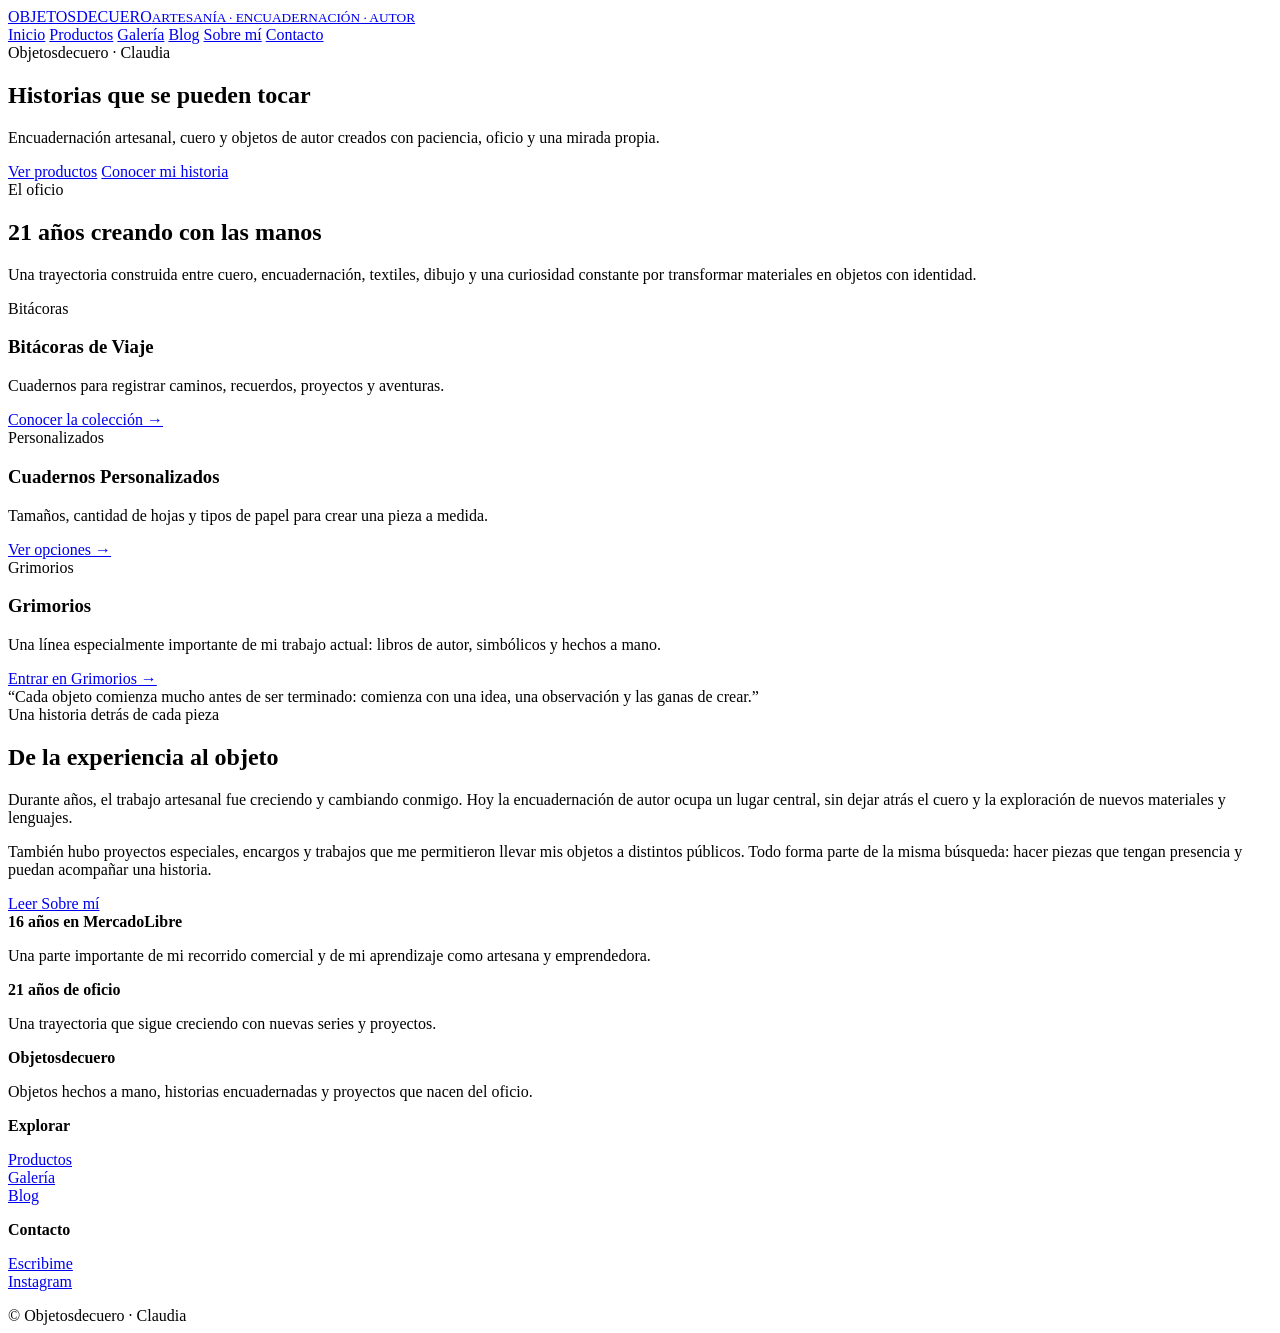
==== index.html @ c9165083 "Add files via upload Primera versión del sitio web de Objetosdecuero" ====
<!doctype html>
<html lang="es">
<head>
<meta charset="utf-8">
<meta name="viewport" content="width=device-width, initial-scale=1">
<title>Inicio | Objetosdecuero</title>
<meta name="description" content="Objetos de cuero, bitácoras, cuadernos personalizados y grimorios realizados artesanalmente por Claudia.">
<link rel="stylesheet" href="css/estilos.css">
</head>
<body>
<header><div class="container nav"><a class="logo" href="index.html">OBJETOSDECUERO<small>ARTESANÍA · ENCUADERNACIÓN · AUTOR</small></a>
    <nav>
      <a href="index.html">Inicio</a>
      <a href="productos.html">Productos</a>
      <a href="galeria.html">Galería</a>
      <a href="blog.html">Blog</a>
      <a href="sobre-mi.html">Sobre mí</a>
      <a href="contacto.html">Contacto</a>
    </nav></div></header>
<main>
<section class="hero">
<div>
<div class="eyebrow">Objetosdecuero · Claudia</div>
<h1>Historias que se pueden tocar</h1>
<p>Encuadernación artesanal, cuero y objetos de autor creados con paciencia, oficio y una mirada propia.</p>
<a class="btn" href="productos.html">Ver productos</a>
<a class="btn alt" href="sobre-mi.html">Conocer mi historia</a>
</div>
</section>
<section><div class="container">
<div class="section-head"><div class="eyebrow">El oficio</div><h2>21 años creando con las manos</h2>
<p>Una trayectoria construida entre cuero, encuadernación, textiles, dibujo y una curiosidad constante por transformar materiales en objetos con identidad.</p></div>
<div class="grid">
<article class="card"><div class="placeholder">Bitácoras</div><h3>Bitácoras de Viaje</h3><p>Cuadernos para registrar caminos, recuerdos, proyectos y aventuras.</p><a href="productos/bitacoras.html">Conocer la colección →</a></article>
<article class="card"><div class="placeholder">Personalizados</div><h3>Cuadernos Personalizados</h3><p>Tamaños, cantidad de hojas y tipos de papel para crear una pieza a medida.</p><a href="productos/personalizados.html">Ver opciones →</a></article>
<article class="card"><div class="placeholder">Grimorios</div><h3>Grimorios</h3><p>Una línea especialmente importante de mi trabajo actual: libros de autor, simbólicos y hechos a mano.</p><a href="productos/grimorios.html">Entrar en Grimorios →</a></article>
</div></div></section>
<section><div class="container"><div class="quote">“Cada objeto comienza mucho antes de ser terminado: comienza con una idea, una observación y las ganas de crear.”</div></div></section>
<section><div class="container story">
<div><div class="eyebrow">Una historia detrás de cada pieza</div><h2>De la experiencia al objeto</h2>
<p>Durante años, el trabajo artesanal fue creciendo y cambiando conmigo. Hoy la encuadernación de autor ocupa un lugar central, sin dejar atrás el cuero y la exploración de nuevos materiales y lenguajes.</p>
<p>También hubo proyectos especiales, encargos y trabajos que me permitieron llevar mis objetos a distintos públicos. Todo forma parte de la misma búsqueda: hacer piezas que tengan presencia y puedan acompañar una historia.</p>
<a class="btn" href="sobre-mi.html">Leer Sobre mí</a></div>
<div class="story-box"><strong>16 años en MercadoLibre</strong><p>Una parte importante de mi recorrido comercial y de mi aprendizaje como artesana y emprendedora.</p><strong>21 años de oficio</strong><p>Una trayectoria que sigue creciendo con nuevas series y proyectos.</p></div>
</div></section>
</main>
<footer><div class="container footer-grid">
<div><strong>Objetosdecuero</strong><p class="muted">Objetos hechos a mano, historias encuadernadas y proyectos que nacen del oficio.</p></div>
<div><strong>Explorar</strong><p><a href="productos.html">Productos</a><br><a href="galeria.html">Galería</a><br><a href="blog.html">Blog</a></p></div>
<div><strong>Contacto</strong><p><a href="contacto.html">Escribime</a><br><a href="https://www.instagram.com/objetosdecuero/" target="_blank" rel="noopener">Instagram</a></p></div>
</div><div class="container muted">© <span id="year"></span> Objetosdecuero · Claudia</div></footer>
<script src="js/script.js"></script>
</body></html>
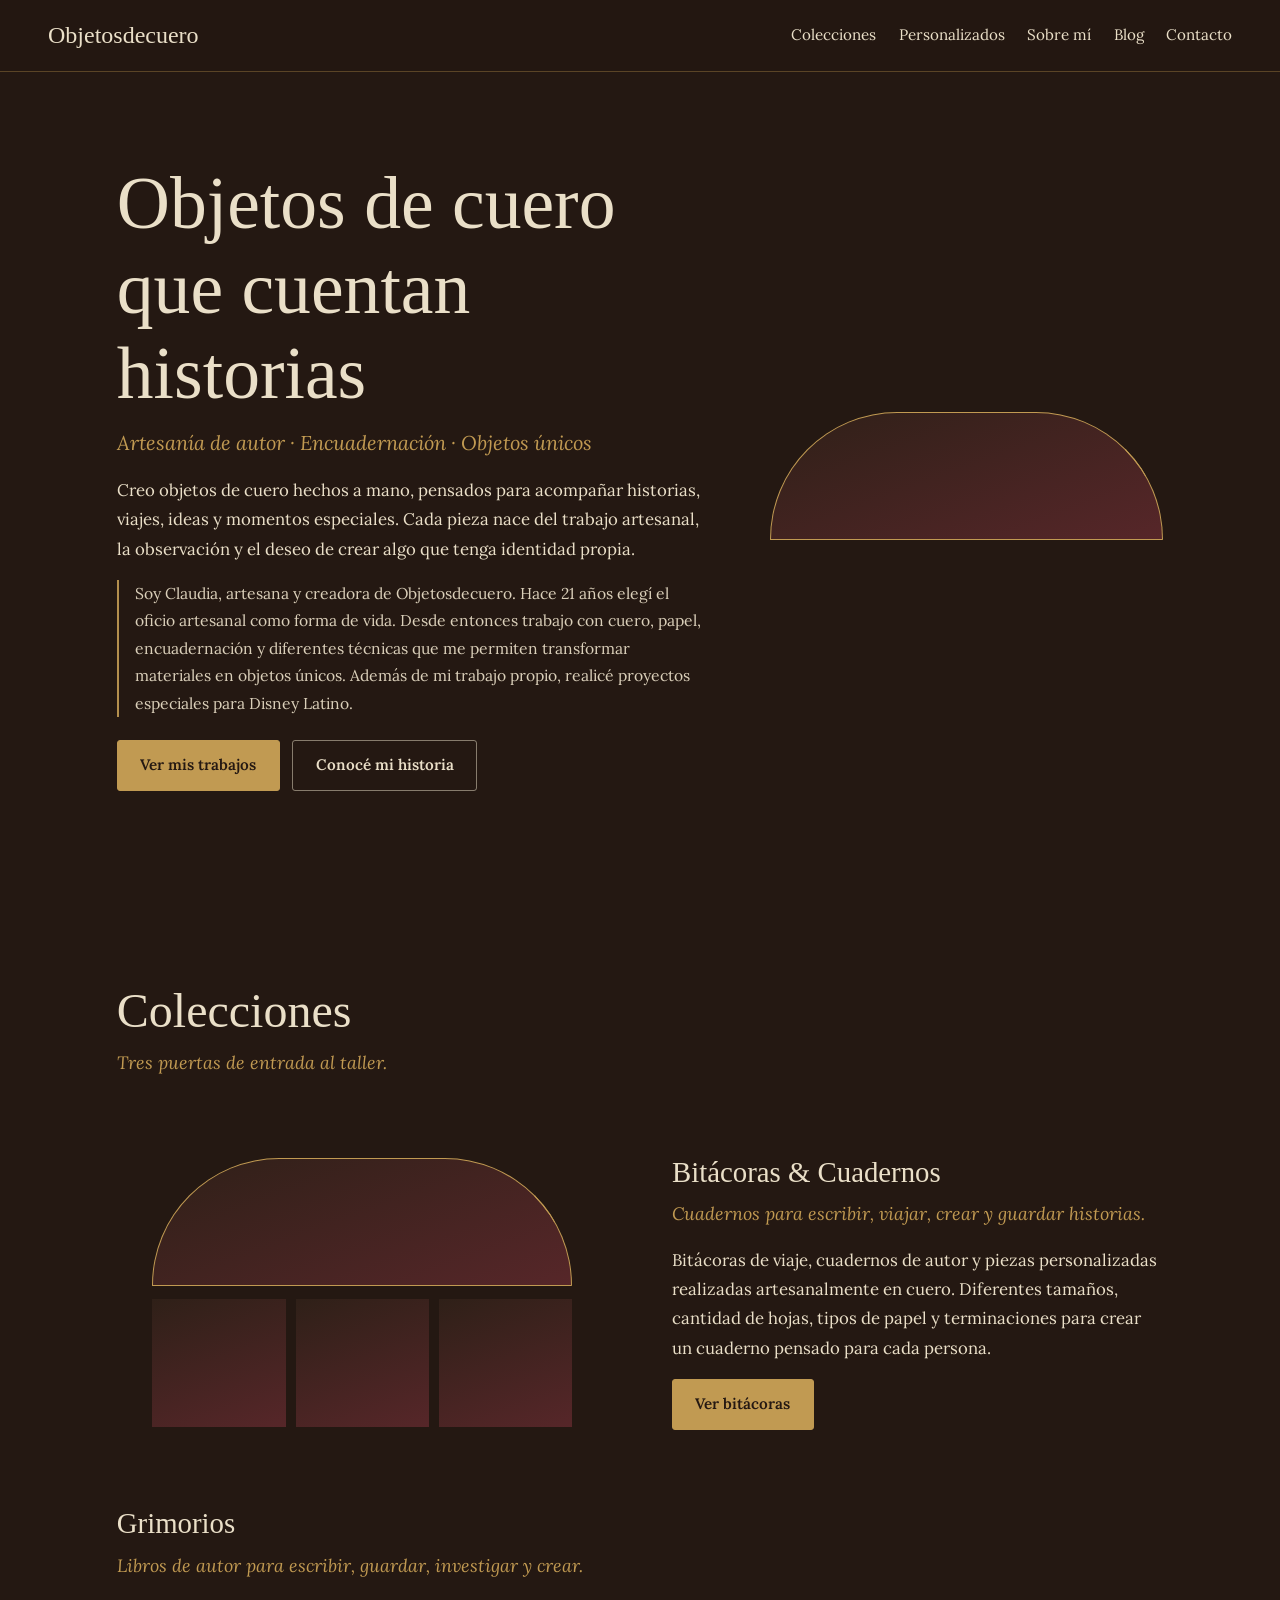
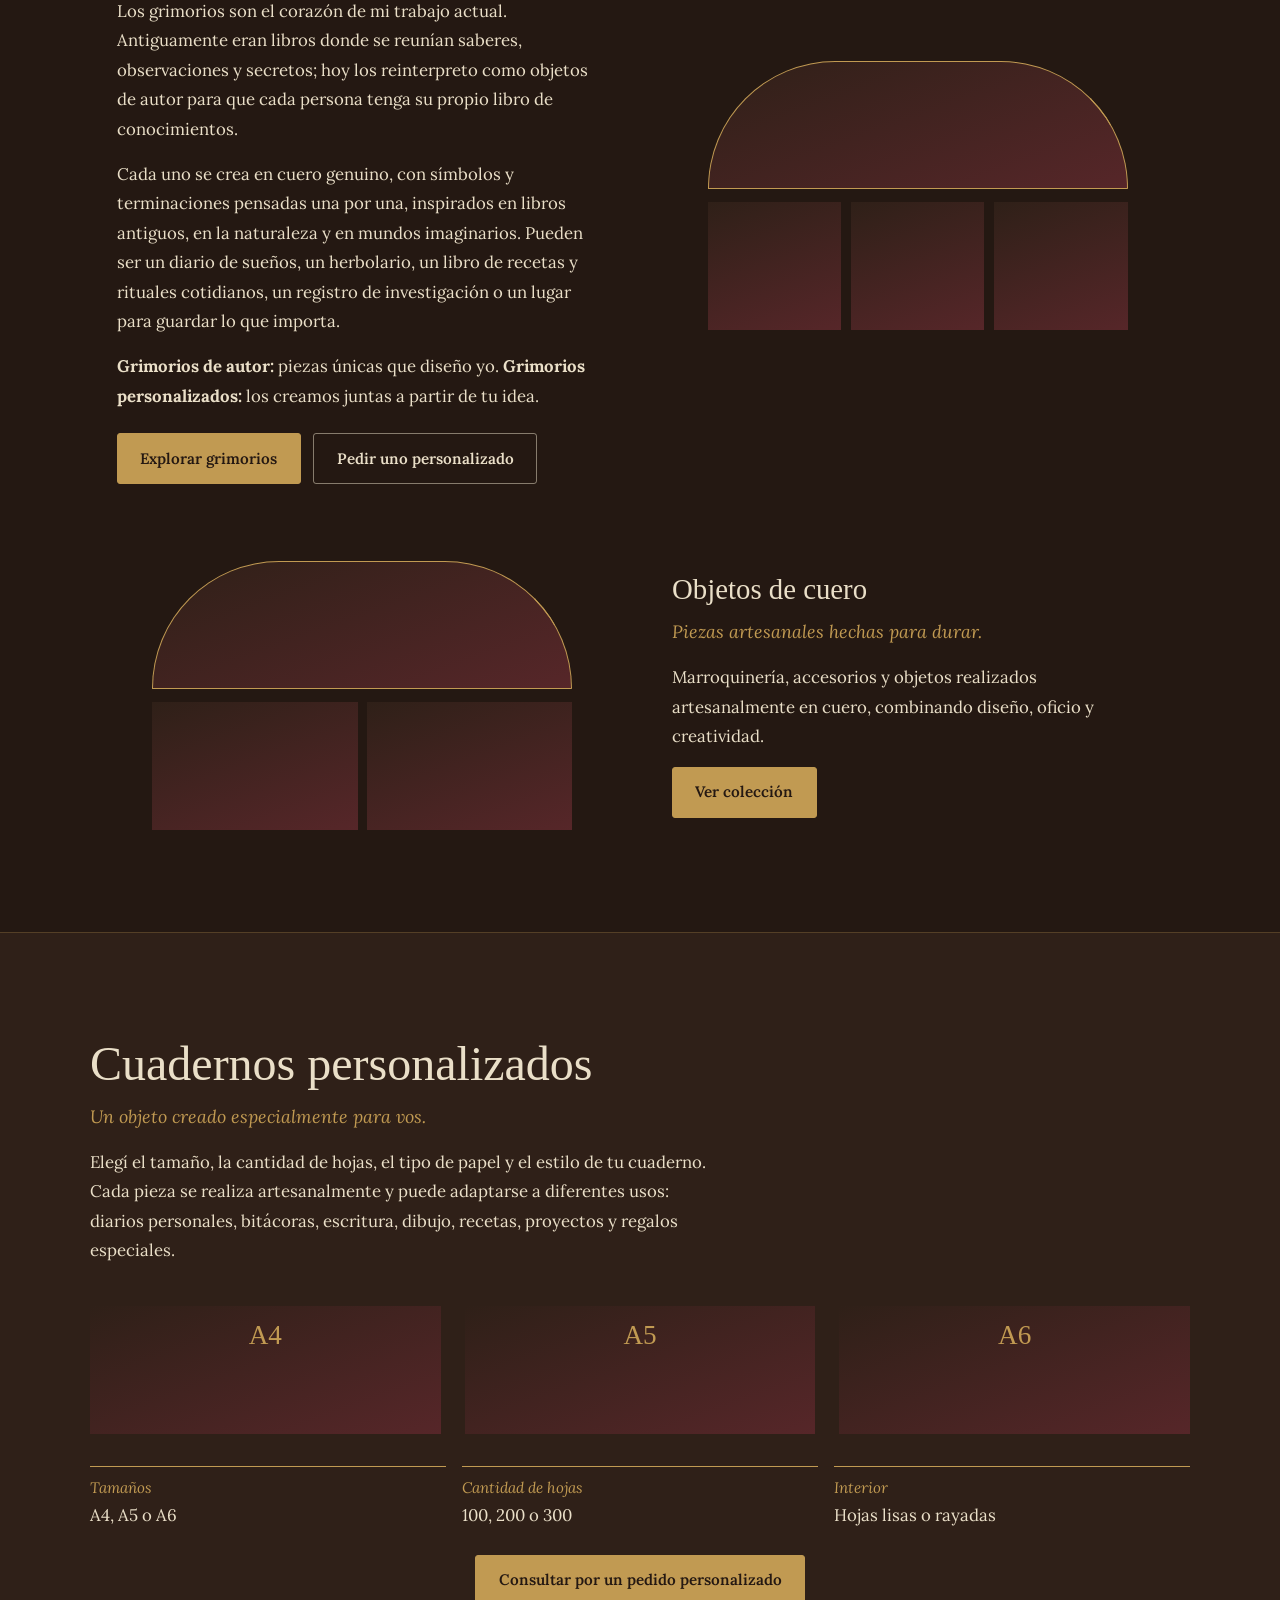
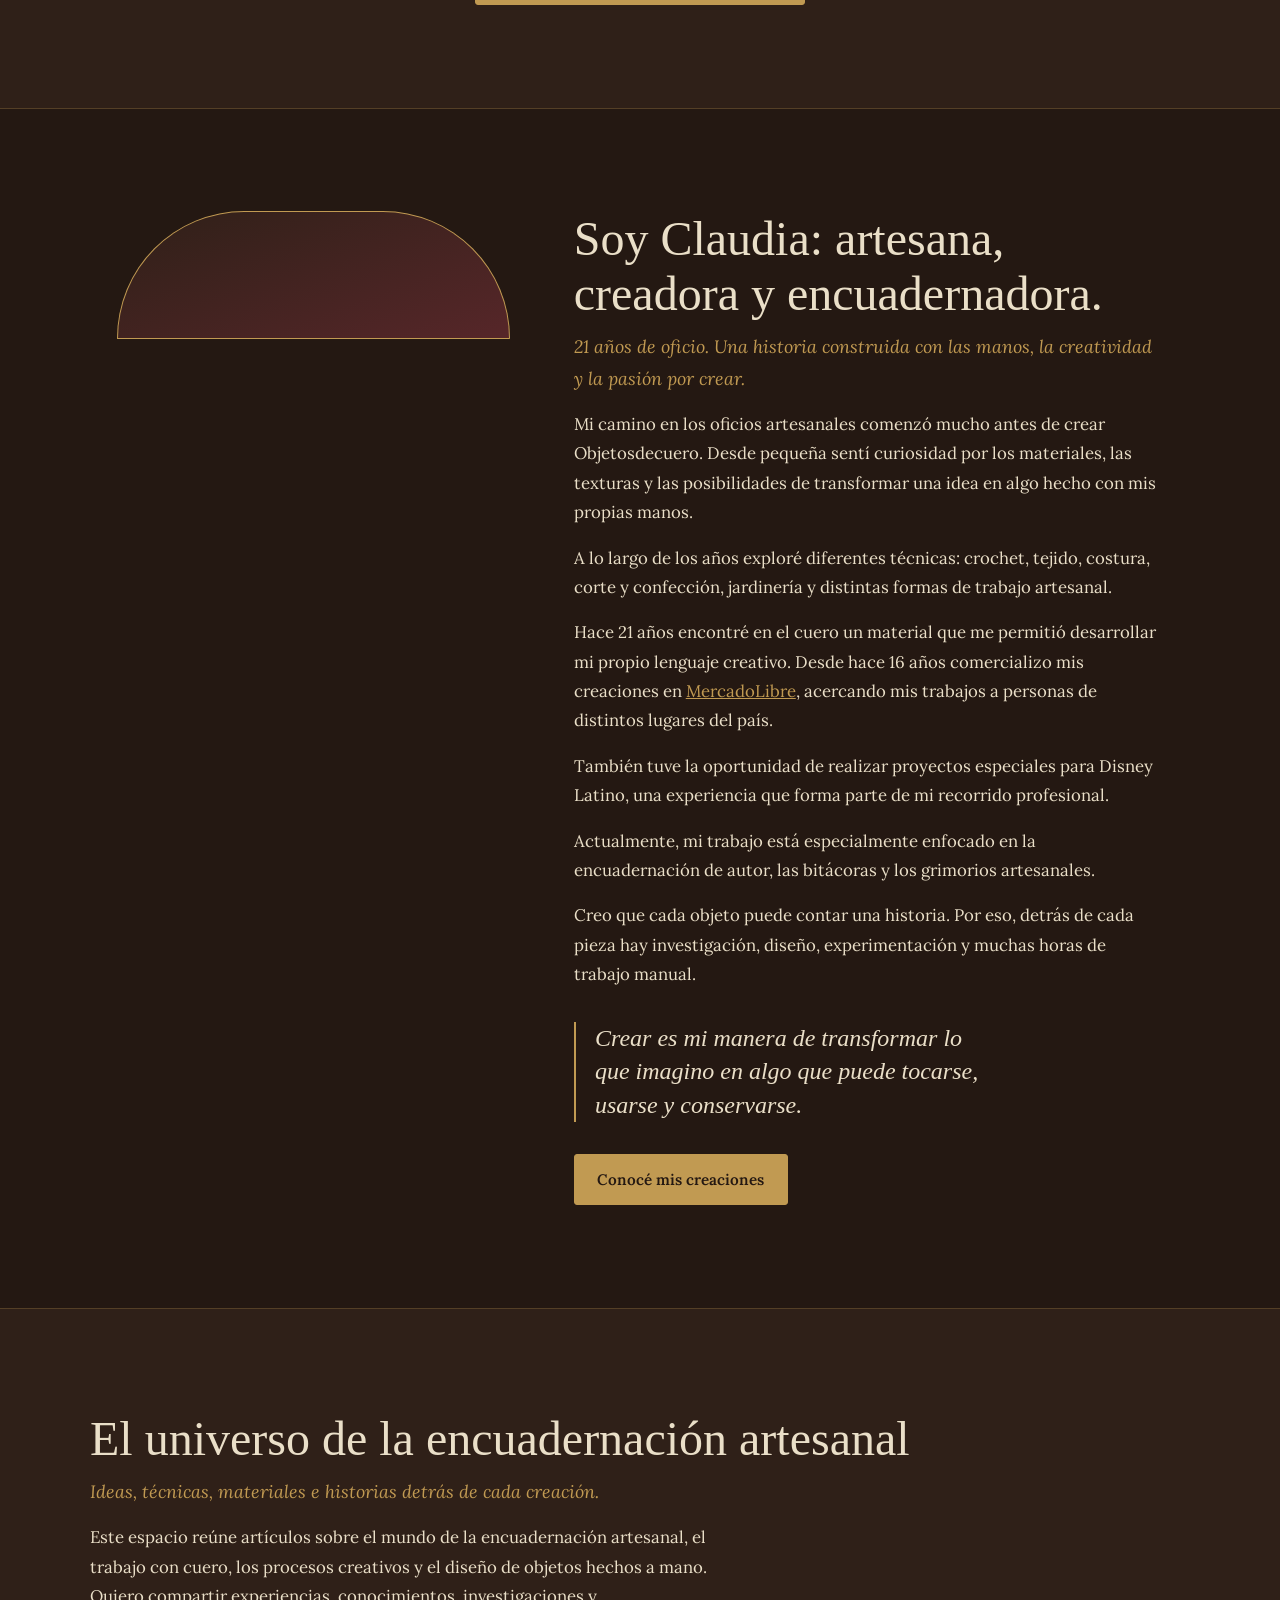
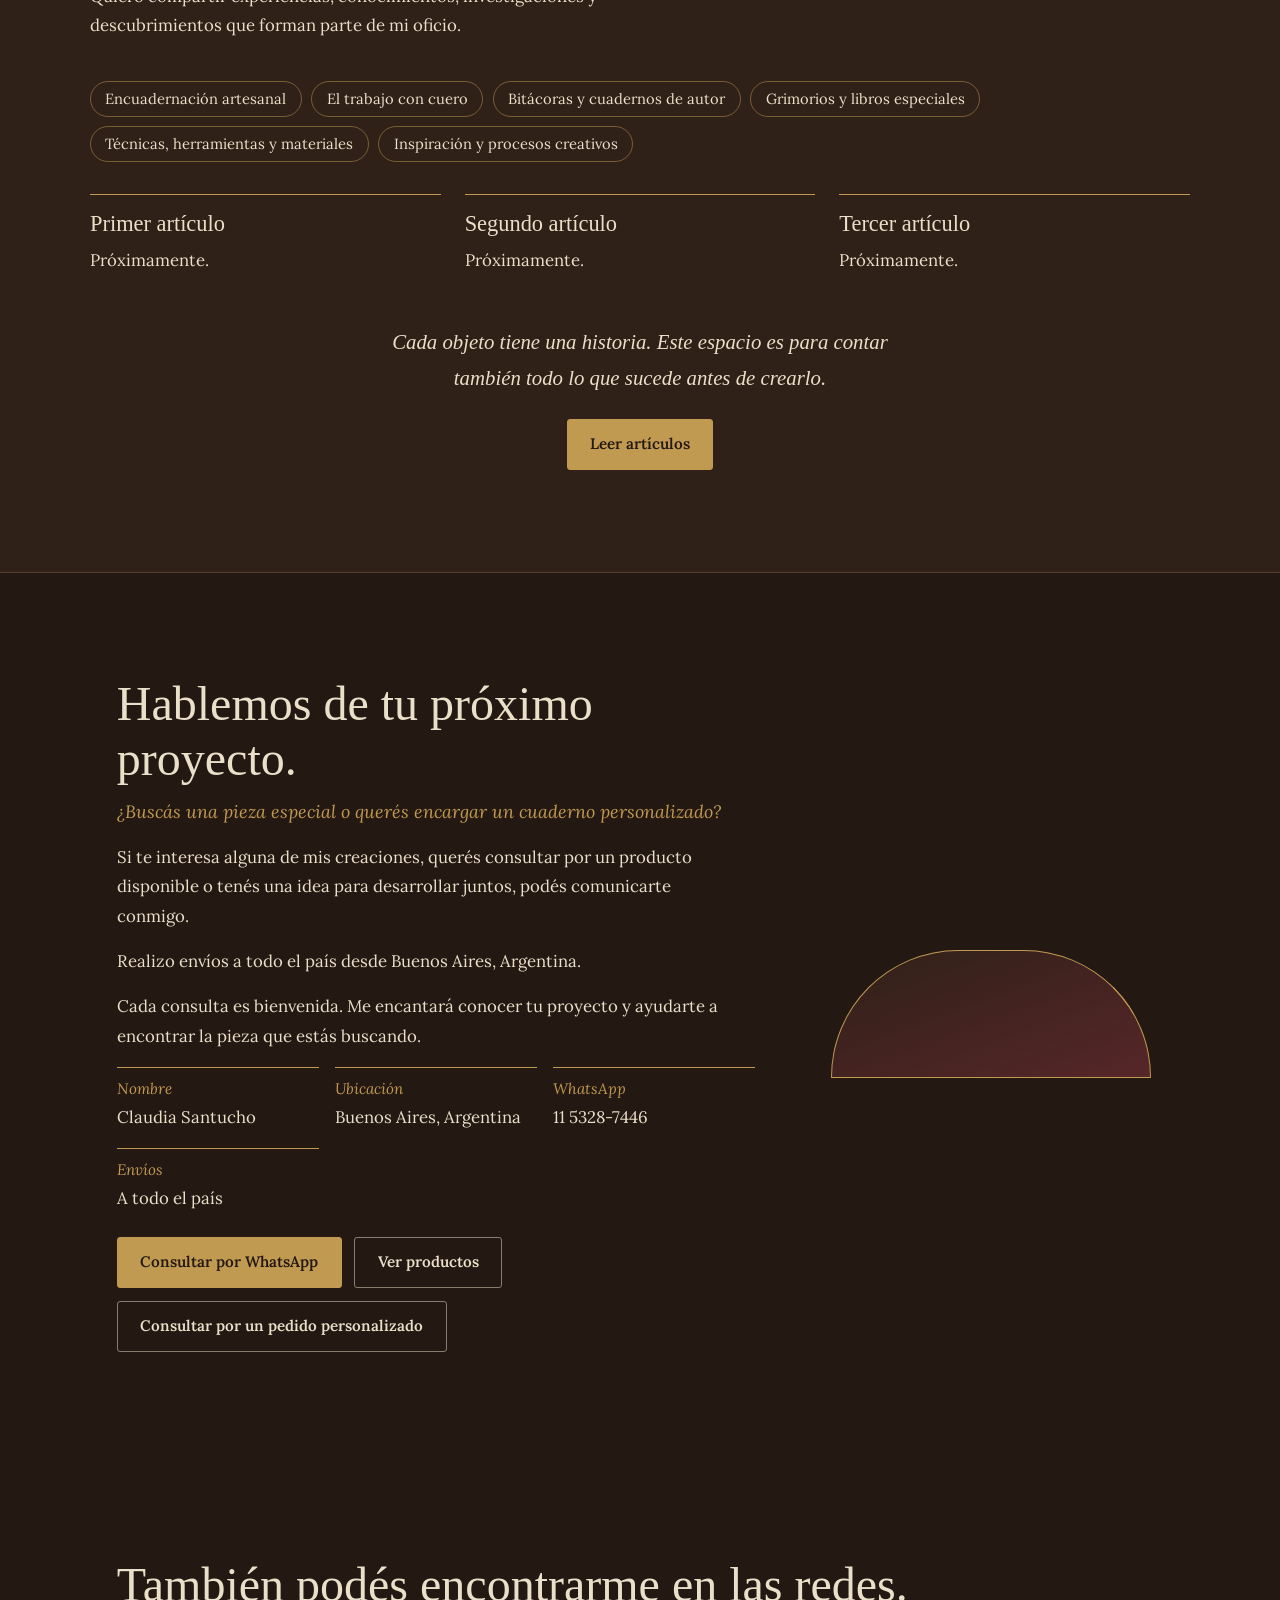
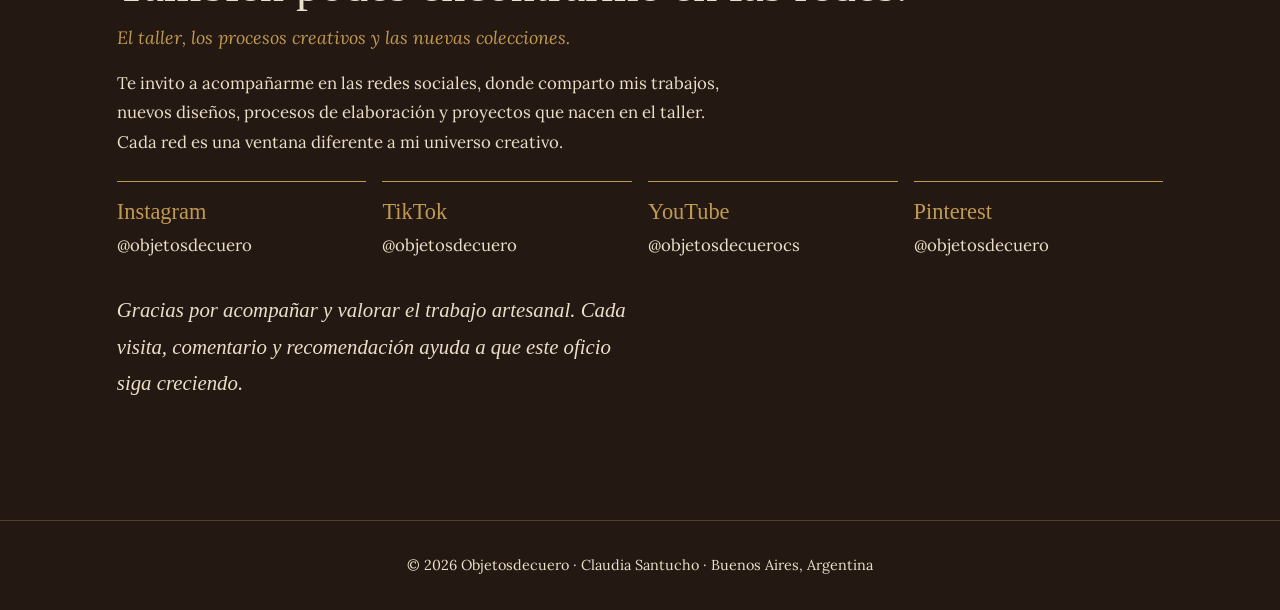
==== commit ee99d720: "Nueva versión de la web" ====
--- a/index.html
+++ b/index.html
@@ -1,53 +1,221 @@
-<!doctype html>
-<html lang="es">
+<!DOCTYPE html>
+<html lang="es-AR">
 <head>
 <meta charset="utf-8">
 <meta name="viewport" content="width=device-width, initial-scale=1">
-<title>Inicio | Objetosdecuero</title>
-<meta name="description" content="Objetos de cuero, bitácoras, cuadernos personalizados y grimorios realizados artesanalmente por Claudia.">
-<link rel="stylesheet" href="css/estilos.css">
+<title>Objetosdecuero · Bitácoras, cuadernos y grimorios de cuero hechos a mano</title>
+<meta name="description" content="Bitácoras, cuadernos personalizados y grimorios artesanales en cuero genuino. Encuadernación de autor desde Buenos Aires, con envíos a todo el país.">
+<meta property="og:title" content="Objetosdecuero · Objetos de cuero que cuentan historias">
+<meta property="og:description" content="Artesanía de autor, encuadernación y objetos únicos en cuero.">
+<meta property="og:image" content="assets/inicio-portada.jpg">
+<meta property="og:type" content="website">
+<link rel="preconnect" href="https://fonts.googleapis.com">
+<link rel="preconnect" href="https://fonts.gstatic.com" crossorigin>
+<link href="https://fonts.googleapis.com/css2?family=IM+Fell+English:ital@0;1&family=Lora:ital,wght@0,400;0,600;1,400&display=swap" rel="stylesheet">
+<link rel="stylesheet" href="styles.css">
 </head>
 <body>
-<header><div class="container nav"><a class="logo" href="index.html">OBJETOSDECUERO<small>ARTESANÍA · ENCUADERNACIÓN · AUTOR</small></a>
-    <nav>
-      <a href="index.html">Inicio</a>
-      <a href="productos.html">Productos</a>
-      <a href="galeria.html">Galería</a>
-      <a href="blog.html">Blog</a>
-      <a href="sobre-mi.html">Sobre mí</a>
-      <a href="contacto.html">Contacto</a>
-    </nav></div></header>
+
+<header class="top">
+  <a class="marca" href="#inicio">Objetosdecuero</a>
+  <nav aria-label="Principal">
+    <a href="#colecciones">Colecciones</a>
+    <a href="#personalizados">Personalizados</a>
+    <a href="#sobre-mi">Sobre mí</a>
+    <a href="#blog">Blog</a>
+    <a href="#contacto">Contacto</a>
+  </nav>
+</header>
+
 <main>
-<section class="hero">
-<div>
-<div class="eyebrow">Objetosdecuero · Claudia</div>
-<h1>Historias que se pueden tocar</h1>
-<p>Encuadernación artesanal, cuero y objetos de autor creados con paciencia, oficio y una mirada propia.</p>
-<a class="btn" href="productos.html">Ver productos</a>
-<a class="btn alt" href="sobre-mi.html">Conocer mi historia</a>
-</div>
-</section>
-<section><div class="container">
-<div class="section-head"><div class="eyebrow">El oficio</div><h2>21 años creando con las manos</h2>
-<p>Una trayectoria construida entre cuero, encuadernación, textiles, dibujo y una curiosidad constante por transformar materiales en objetos con identidad.</p></div>
-<div class="grid">
-<article class="card"><div class="placeholder">Bitácoras</div><h3>Bitácoras de Viaje</h3><p>Cuadernos para registrar caminos, recuerdos, proyectos y aventuras.</p><a href="productos/bitacoras.html">Conocer la colección →</a></article>
-<article class="card"><div class="placeholder">Personalizados</div><h3>Cuadernos Personalizados</h3><p>Tamaños, cantidad de hojas y tipos de papel para crear una pieza a medida.</p><a href="productos/personalizados.html">Ver opciones →</a></article>
-<article class="card"><div class="placeholder">Grimorios</div><h3>Grimorios</h3><p>Una línea especialmente importante de mi trabajo actual: libros de autor, simbólicos y hechos a mano.</p><a href="productos/grimorios.html">Entrar en Grimorios →</a></article>
-</div></div></section>
-<section><div class="container"><div class="quote">“Cada objeto comienza mucho antes de ser terminado: comienza con una idea, una observación y las ganas de crear.”</div></div></section>
-<section><div class="container story">
-<div><div class="eyebrow">Una historia detrás de cada pieza</div><h2>De la experiencia al objeto</h2>
-<p>Durante años, el trabajo artesanal fue creciendo y cambiando conmigo. Hoy la encuadernación de autor ocupa un lugar central, sin dejar atrás el cuero y la exploración de nuevos materiales y lenguajes.</p>
-<p>También hubo proyectos especiales, encargos y trabajos que me permitieron llevar mis objetos a distintos públicos. Todo forma parte de la misma búsqueda: hacer piezas que tengan presencia y puedan acompañar una historia.</p>
-<a class="btn" href="sobre-mi.html">Leer Sobre mí</a></div>
-<div class="story-box"><strong>16 años en MercadoLibre</strong><p>Una parte importante de mi recorrido comercial y de mi aprendizaje como artesana y emprendedora.</p><strong>21 años de oficio</strong><p>Una trayectoria que sigue creciendo con nuevas series y proyectos.</p></div>
-</div></section>
+
+<!-- 1. INICIO -->
+<section id="inicio" class="hero">
+  <div class="hero-texto">
+    <h1>Objetos de cuero que cuentan historias</h1>
+    <p class="sub">Artesanía de autor · Encuadernación · Objetos únicos</p>
+    <p>Creo objetos de cuero hechos a mano, pensados para acompañar historias, viajes, ideas y momentos especiales. Cada pieza nace del trabajo artesanal, la observación y el deseo de crear algo que tenga identidad propia.</p>
+    <p class="presentacion">Soy Claudia, artesana y creadora de Objetosdecuero. Hace 21 años elegí el oficio artesanal como forma de vida. Desde entonces trabajo con cuero, papel, encuadernación y diferentes técnicas que me permiten transformar materiales en objetos únicos. Además de mi trabajo propio, realicé proyectos especiales para Disney Latino.</p>
+    <div class="botones">
+      <a class="btn" href="#colecciones">Ver mis trabajos</a>
+      <a class="btn sec" href="#sobre-mi">Conocé mi historia</a>
+    </div>
+  </div>
+  <figure class="arco hero-img"><img src="assets/inicio-portada.jpg" alt="Bitácora de cuero hecha a mano por Objetosdecuero"></figure>
+</section>
+
+<!-- 2. COLECCIONES -->
+<section id="colecciones" class="bloque">
+  <header class="encabezado">
+    <h2>Colecciones</h2>
+    <p class="sub">Tres puertas de entrada al taller.</p>
+  </header>
+
+  <article class="coleccion" id="bitacoras">
+    <div class="col-fotos">
+      <figure class="arco"><img src="assets/bitacoras-portada.jpg" alt="Bitácoras y cuadernos de cuero" loading="lazy"></figure>
+      <div class="minis">
+        <figure><img src="assets/bitacora-01.jpg" alt="Bitácora de cuero, detalle 1" loading="lazy"></figure>
+        <figure><img src="assets/bitacora-02.jpg" alt="Bitácora de cuero, detalle 2" loading="lazy"></figure>
+        <figure><img src="assets/bitacora-03.jpg" alt="Bitácora de cuero, detalle 3" loading="lazy"></figure>
+      </div>
+    </div>
+    <div class="col-texto">
+      <h3>Bitácoras &amp; Cuadernos</h3>
+      <p class="sub">Cuadernos para escribir, viajar, crear y guardar historias.</p>
+      <p>Bitácoras de viaje, cuadernos de autor y piezas personalizadas realizadas artesanalmente en cuero. Diferentes tamaños, cantidad de hojas, tipos de papel y terminaciones para crear un cuaderno pensado para cada persona.</p>
+      <a class="btn" href="https://www.mercadolibre.com.ar/pagina/objetosdecuero5271" target="_blank" rel="noopener">Ver bitácoras</a>
+    </div>
+  </article>
+
+  <article class="coleccion" id="grimorios">
+    <div class="col-fotos">
+      <figure class="arco"><img src="assets/grimorios-portada.jpg" alt="Grimorios artesanales de cuero" loading="lazy"></figure>
+      <div class="minis">
+        <figure><img src="assets/grimorio-01.jpg" alt="Grimorio de cuero, detalle 1" loading="lazy"></figure>
+        <figure><img src="assets/grimorio-02.jpg" alt="Grimorio de cuero, detalle 2" loading="lazy"></figure>
+        <figure><img src="assets/grimorio-03.jpg" alt="Grimorio de cuero, detalle 3" loading="lazy"></figure>
+      </div>
+    </div>
+    <div class="col-texto">
+      <h3>Grimorios</h3>
+      <p class="sub">Libros de autor para escribir, guardar, investigar y crear.</p>
+      <p>Los grimorios son el corazón de mi trabajo actual. Antiguamente eran libros donde se reunían saberes, observaciones y secretos; hoy los reinterpreto como objetos de autor para que cada persona tenga su propio libro de conocimientos.</p>
+      <p>Cada uno se crea en cuero genuino, con símbolos y terminaciones pensadas una por una, inspirados en libros antiguos, en la naturaleza y en mundos imaginarios. Pueden ser un diario de sueños, un herbolario, un libro de recetas y rituales cotidianos, un registro de investigación o un lugar para guardar lo que importa.</p>
+      <p><strong>Grimorios de autor:</strong> piezas únicas que diseño yo. <strong>Grimorios personalizados:</strong> los creamos juntas a partir de tu idea.</p>
+      <div class="botones">
+        <a class="btn" href="https://www.mercadolibre.com.ar/pagina/objetosdecuero5271" target="_blank" rel="noopener">Explorar grimorios</a>
+        <a class="btn sec" data-wa="Hola Claudia, me interesa un grimorio personalizado." href="#contacto">Pedir uno personalizado</a>
+      </div>
+    </div>
+  </article>
+
+  <article class="coleccion" id="objetos">
+    <div class="col-fotos">
+      <figure class="arco"><img src="assets/objetos-portada.jpg" alt="Objetos de cuero artesanales" loading="lazy"></figure>
+      <div class="minis dos">
+        <figure><img src="assets/objeto-01.jpg" alt="Objeto de cuero, detalle 1" loading="lazy"></figure>
+        <figure><img src="assets/objeto-02.jpg" alt="Objeto de cuero, detalle 2" loading="lazy"></figure>
+      </div>
+    </div>
+    <div class="col-texto">
+      <h3>Objetos de cuero</h3>
+      <p class="sub">Piezas artesanales hechas para durar.</p>
+      <p>Marroquinería, accesorios y objetos realizados artesanalmente en cuero, combinando diseño, oficio y creatividad.</p>
+      <a class="btn" href="https://www.mercadolibre.com.ar/pagina/objetosdecuero5271" target="_blank" rel="noopener">Ver colección</a>
+    </div>
+  </article>
+</section>
+
+<!-- 3. PERSONALIZADOS -->
+<section id="personalizados" class="bloque claro">
+  <header class="encabezado">
+    <h2>Cuadernos personalizados</h2>
+    <p class="sub">Un objeto creado especialmente para vos.</p>
+    <p>Elegí el tamaño, la cantidad de hojas, el tipo de papel y el estilo de tu cuaderno. Cada pieza se realiza artesanalmente y puede adaptarse a diferentes usos: diarios personales, bitácoras, escritura, dibujo, recetas, proyectos y regalos especiales.</p>
+  </header>
+  <div class="tamanos">
+    <figure><img src="assets/personalizados-a4.jpg" alt="Cuaderno de cuero tamaño A4" loading="lazy"><figcaption>A4</figcaption></figure>
+    <figure><img src="assets/personalizados-a5.jpg" alt="Cuaderno de cuero tamaño A5" loading="lazy"><figcaption>A5</figcaption></figure>
+    <figure><img src="assets/personalizados-a6.jpg" alt="Cuaderno de cuero tamaño A6" loading="lazy"><figcaption>A6</figcaption></figure>
+  </div>
+  <dl class="opciones">
+    <div><dt>Tamaños</dt><dd>A4, A5 o A6</dd></div>
+    <div><dt>Cantidad de hojas</dt><dd>100, 200 o 300</dd></div>
+    <div><dt>Interior</dt><dd>Hojas lisas o rayadas</dd></div>
+  </dl>
+  <div class="botones centro">
+    <a class="btn" data-wa="Hola Claudia, quiero consultar por un cuaderno personalizado." href="#contacto">Consultar por un pedido personalizado</a>
+  </div>
+</section>
+
+<!-- 4. SOBRE MÍ -->
+<section id="sobre-mi" class="bloque sobre">
+  <div class="sobre-fotos">
+    <figure class="arco"><img src="assets/claudia-taller.jpg" alt="Claudia Santucho en su taller" loading="lazy"></figure>
+    <figure class="manos"><img src="assets/manos-trabajo.jpg" alt="Manos trabajando el cuero" loading="lazy"></figure>
+  </div>
+  <div class="sobre-texto">
+    <h2>Soy Claudia: artesana, creadora y encuadernadora.</h2>
+    <p class="sub">21 años de oficio. Una historia construida con las manos, la creatividad y la pasión por crear.</p>
+    <p>Mi camino en los oficios artesanales comenzó mucho antes de crear Objetosdecuero. Desde pequeña sentí curiosidad por los materiales, las texturas y las posibilidades de transformar una idea en algo hecho con mis propias manos.</p>
+    <p>A lo largo de los años exploré diferentes técnicas: crochet, tejido, costura, corte y confección, jardinería y distintas formas de trabajo artesanal.</p>
+    <p>Hace 21 años encontré en el cuero un material que me permitió desarrollar mi propio lenguaje creativo. Desde hace 16 años comercializo mis creaciones en <a href="https://www.mercadolibre.com.ar/pagina/objetosdecuero5271" target="_blank" rel="noopener">MercadoLibre</a>, acercando mis trabajos a personas de distintos lugares del país.</p>
+    <p>También tuve la oportunidad de realizar proyectos especiales para Disney Latino, una experiencia que forma parte de mi recorrido profesional.</p>
+    <p>Actualmente, mi trabajo está especialmente enfocado en la encuadernación de autor, las bitácoras y los grimorios artesanales.</p>
+    <p>Creo que cada objeto puede contar una historia. Por eso, detrás de cada pieza hay investigación, diseño, experimentación y muchas horas de trabajo manual.</p>
+    <blockquote>Crear es mi manera de transformar lo que imagino en algo que puede tocarse, usarse y conservarse.</blockquote>
+    <a class="btn" href="#colecciones">Conocé mis creaciones</a>
+  </div>
+</section>
+
+<!-- 5. BLOG -->
+<section id="blog" class="bloque claro">
+  <header class="encabezado">
+    <h2>El universo de la encuadernación artesanal</h2>
+    <p class="sub">Ideas, técnicas, materiales e historias detrás de cada creación.</p>
+    <p>Este espacio reúne artículos sobre el mundo de la encuadernación artesanal, el trabajo con cuero, los procesos creativos y el diseño de objetos hechos a mano. Quiero compartir experiencias, conocimientos, investigaciones y descubrimientos que forman parte de mi oficio.</p>
+  </header>
+  <ul class="categorias">
+    <li>Encuadernación artesanal</li>
+    <li>El trabajo con cuero</li>
+    <li>Bitácoras y cuadernos de autor</li>
+    <li>Grimorios y libros especiales</li>
+    <li>Técnicas, herramientas y materiales</li>
+    <li>Inspiración y procesos creativos</li>
+  </ul>
+  <div class="articulos">
+    <article><img src="assets/blog-01.jpg" alt="" loading="lazy"><h3>Primer artículo</h3><p>Próximamente.</p></article>
+    <article><img src="assets/blog-02.jpg" alt="" loading="lazy"><h3>Segundo artículo</h3><p>Próximamente.</p></article>
+    <article><img src="assets/blog-03.jpg" alt="" loading="lazy"><h3>Tercer artículo</h3><p>Próximamente.</p></article>
+  </div>
+  <p class="cierre">Cada objeto tiene una historia. Este espacio es para contar también todo lo que sucede antes de crearlo.</p>
+  <div class="botones centro"><a class="btn" href="#blog">Leer artículos</a></div>
+</section>
+
+<!-- 6. CONTACTO -->
+<section id="contacto" class="bloque contacto">
+  <div class="contacto-texto">
+    <h2>Hablemos de tu próximo proyecto.</h2>
+    <p class="sub">¿Buscás una pieza especial o querés encargar un cuaderno personalizado?</p>
+    <p>Si te interesa alguna de mis creaciones, querés consultar por un producto disponible o tenés una idea para desarrollar juntos, podés comunicarte conmigo.</p>
+    <p>Realizo envíos a todo el país desde Buenos Aires, Argentina.</p>
+    <p>Cada consulta es bienvenida. Me encantará conocer tu proyecto y ayudarte a encontrar la pieza que estás buscando.</p>
+    <dl class="datos">
+      <div><dt>Nombre</dt><dd>Claudia Santucho</dd></div>
+      <div><dt>Ubicación</dt><dd>Buenos Aires, Argentina</dd></div>
+      <div><dt>WhatsApp</dt><dd>11 5328-7446</dd></div>
+      <div><dt>Envíos</dt><dd>A todo el país</dd></div>
+    </dl>
+    <div class="botones">
+      <a class="btn" data-wa="Hola Claudia, me interesa consultar por una pieza." href="https://wa.me/5491153287446" target="_blank" rel="noopener">Consultar por WhatsApp</a>
+      <a class="btn sec" href="#colecciones">Ver productos</a>
+      <a class="btn sec" data-wa="Hola Claudia, quiero consultar por un pedido personalizado." href="https://wa.me/5491153287446" target="_blank" rel="noopener">Consultar por un pedido personalizado</a>
+    </div>
+  </div>
+  <figure class="arco contacto-img"><img src="assets/contacto.jpg" alt="" loading="lazy"></figure>
+</section>
+
+<!-- 7. REDES -->
+<section id="redes" class="bloque redes">
+  <h2>También podés encontrarme en las redes.</h2>
+  <p class="sub">El taller, los procesos creativos y las nuevas colecciones.</p>
+  <p>Te invito a acompañarme en las redes sociales, donde comparto mis trabajos, nuevos diseños, procesos de elaboración y proyectos que nacen en el taller. Cada red es una ventana diferente a mi universo creativo.</p>
+  <ul class="lista-redes">
+    <li><a href="https://www.instagram.com/objetosdecuero" target="_blank" rel="noopener"><span>Instagram</span> @objetosdecuero</a></li>
+    <li><a href="https://www.tiktok.com/@objetosdecuero" target="_blank" rel="noopener"><span>TikTok</span> @objetosdecuero</a></li>
+    <li><a href="https://www.youtube.com/@objetosdecuerocs" target="_blank" rel="noopener"><span>YouTube</span> @objetosdecuerocs</a></li>
+    <li><a href="https://www.pinterest.com/objetosdecuero" target="_blank" rel="noopener"><span>Pinterest</span> @objetosdecuero</a></li>
+  </ul>
+  <p class="cierre">Gracias por acompañar y valorar el trabajo artesanal. Cada visita, comentario y recomendación ayuda a que este oficio siga creciendo.</p>
+</section>
+
 </main>
-<footer><div class="container footer-grid">
-<div><strong>Objetosdecuero</strong><p class="muted">Objetos hechos a mano, historias encuadernadas y proyectos que nacen del oficio.</p></div>
-<div><strong>Explorar</strong><p><a href="productos.html">Productos</a><br><a href="galeria.html">Galería</a><br><a href="blog.html">Blog</a></p></div>
-<div><strong>Contacto</strong><p><a href="contacto.html">Escribime</a><br><a href="https://www.instagram.com/objetosdecuero/" target="_blank" rel="noopener">Instagram</a></p></div>
-</div><div class="container muted">© <span id="year"></span> Objetosdecuero · Claudia</div></footer>
-<script src="js/script.js"></script>
-</body></html>
+
+<footer class="pie">
+  <p>© <span id="anio">2026</span> Objetosdecuero · Claudia Santucho · Buenos Aires, Argentina</p>
+</footer>
+
+<script src="script.js"></script>
+</body>
+</html>
--- a/styles.css
+++ b/styles.css
@@ -0,0 +1,115 @@
+:root{
+  --cuero:#241812;
+  --cuero-2:#2f2018;
+  --pergamino:#eadfc8;
+  --bronce:#c19a52;
+  --musgo:#5b6b4f;
+  --vino:#6e2a33;
+  --titulos:"IM Fell English",Georgia,"Times New Roman",serif;
+  --texto:"Lora",Georgia,"Times New Roman",serif;
+}
+*{box-sizing:border-box}
+html{scroll-behavior:smooth;scroll-padding-top:4.5rem}
+body{margin:0;background:var(--cuero);color:var(--pergamino);font-family:var(--texto);font-size:1.05rem;line-height:1.75}
+img{display:block;max-width:100%}
+a{color:var(--bronce)}
+a:focus-visible,.btn:focus-visible{outline:2px solid var(--pergamino);outline-offset:3px}
+h1,h2,h3{font-family:var(--titulos);font-weight:400;line-height:1.15;margin:0 0 .6rem}
+h1{font-size:clamp(2.6rem,6vw,4.6rem)}
+h2{font-size:clamp(2rem,4vw,3rem)}
+h3{font-size:1.8rem}
+p{margin:0 0 1rem;max-width:62ch}
+.sub{font-style:italic;color:var(--bronce);font-size:1.12rem}
+
+/* Cabecera */
+.top{position:sticky;top:0;z-index:10;display:flex;flex-wrap:wrap;gap:.5rem 2rem;justify-content:space-between;align-items:center;padding:.9rem clamp(1rem,4vw,3rem);background:rgba(36,24,18,.94);border-bottom:1px solid rgba(193,154,82,.35)}
+.marca{font-family:var(--titulos);font-size:1.5rem;color:var(--pergamino);text-decoration:none}
+.top nav{display:flex;flex-wrap:wrap;gap:.3rem 1.4rem}
+.top nav a{color:var(--pergamino);text-decoration:none;font-size:.95rem}
+.top nav a:hover{color:var(--bronce)}
+
+/* Botones */
+.btn{display:inline-block;padding:.7rem 1.4rem;border:1px solid var(--bronce);background:var(--bronce);color:var(--cuero);text-decoration:none;font-weight:600;font-size:.95rem;border-radius:3px}
+.btn:hover{background:var(--pergamino);border-color:var(--pergamino)}
+.btn.sec{background:transparent;color:var(--pergamino);border-color:rgba(234,223,200,.5)}
+.btn.sec:hover{border-color:var(--bronce);color:var(--bronce)}
+.botones{display:flex;flex-wrap:wrap;gap:.8rem;margin-top:1.4rem}
+.botones.centro{justify-content:center}
+
+/* Marco en arco: elemento firma del sitio */
+.arco{margin:0;border:1px solid var(--bronce);border-radius:999px 999px 6px 6px;padding:.55rem;background:var(--cuero-2)}
+.arco img{width:100%;height:100%;object-fit:cover;border-radius:999px 999px 3px 3px;aspect-ratio:3/4}
+figure{margin:0}
+img.sin-foto{display:none}
+.arco:has(img.sin-foto),.minis figure:has(img.sin-foto),.tamanos figure:has(img.sin-foto){background:linear-gradient(160deg,var(--cuero-2),var(--vino) 160%);min-height:8rem}
+
+/* Bloques */
+.bloque{padding:clamp(3.5rem,8vw,6.5rem) clamp(1rem,6vw,5rem);max-width:1200px;margin:0 auto}
+.claro{max-width:none;background:var(--cuero-2);border-top:1px solid rgba(193,154,82,.25);border-bottom:1px solid rgba(193,154,82,.25)}
+.claro>*{max-width:1100px;margin-left:auto;margin-right:auto}
+.encabezado{margin-bottom:2.5rem}
+
+/* Inicio */
+.hero{display:grid;grid-template-columns:1.2fr .8fr;gap:clamp(2rem,5vw,4rem);align-items:center;padding:clamp(3rem,7vw,6rem) clamp(1rem,6vw,5rem);max-width:1200px;margin:0 auto}
+.hero .sub{font-size:1.25rem}
+.presentacion{border-left:2px solid var(--bronce);padding-left:1rem;font-size:.98rem;opacity:.92}
+
+/* Colecciones */
+.coleccion{display:grid;grid-template-columns:1fr 1fr;gap:clamp(2rem,5vw,4rem);align-items:center;margin-top:clamp(3rem,6vw,5rem)}
+.coleccion:nth-of-type(even) .col-fotos{order:2}
+.col-fotos{max-width:420px;width:100%;margin:0 auto}
+.minis{display:grid;grid-template-columns:repeat(3,1fr);gap:.6rem;margin-top:.8rem}
+.minis.dos{grid-template-columns:repeat(2,1fr)}
+.minis img{aspect-ratio:1;object-fit:cover;width:100%;border-radius:3px;border:1px solid rgba(193,154,82,.4)}
+
+/* Personalizados */
+.tamanos{display:grid;grid-template-columns:repeat(3,1fr);gap:1.5rem;align-items:end;margin-bottom:2rem}
+.tamanos img{width:100%;aspect-ratio:4/5;object-fit:cover;border:1px solid rgba(193,154,82,.4);border-radius:3px}
+.tamanos figcaption{font-family:var(--titulos);font-size:1.7rem;text-align:center;margin-top:.4rem;color:var(--bronce)}
+.opciones,.datos{display:grid;grid-template-columns:repeat(auto-fit,minmax(200px,1fr));gap:1rem;margin:0 auto 1.5rem}
+.opciones div,.datos div{border-top:1px solid var(--bronce);padding-top:.5rem}
+dt{font-style:italic;color:var(--bronce);font-size:.95rem}
+dd{margin:0}
+
+/* Sobre mí */
+.sobre{display:grid;grid-template-columns:.8fr 1.2fr;gap:clamp(2rem,5vw,4rem);align-items:start}
+.sobre-fotos{position:sticky;top:5.5rem;max-width:400px;width:100%;margin:0 auto}
+.manos{margin-top:.8rem}
+.manos img{width:100%;aspect-ratio:16/9;object-fit:cover;border-radius:3px;border:1px solid rgba(193,154,82,.4)}
+blockquote{margin:2rem 0;padding-left:1.2rem;border-left:2px solid var(--bronce);font-family:var(--titulos);font-size:1.5rem;line-height:1.4;font-style:italic;max-width:34ch}
+
+/* Blog */
+.categorias{list-style:none;display:flex;flex-wrap:wrap;gap:.6rem;padding:0;margin:0 auto 2rem}
+.categorias li{border:1px solid rgba(193,154,82,.5);padding:.25rem .9rem;border-radius:999px;font-size:.92rem}
+.articulos{display:grid;grid-template-columns:repeat(3,1fr);gap:1.5rem;margin-bottom:2rem}
+.articulos article{border-top:1px solid var(--bronce);padding-top:1rem}
+.articulos img{aspect-ratio:4/3;object-fit:cover;width:100%;border-radius:3px;margin-bottom:.8rem;background:var(--cuero)}
+.articulos img.sin-foto{display:block;visibility:hidden;height:0;aspect-ratio:auto;margin:0}
+.articulos h3{font-size:1.4rem}
+.cierre{font-family:var(--titulos);font-style:italic;font-size:1.3rem;max-width:50ch}
+.claro .cierre{margin-left:auto;margin-right:auto;text-align:center}
+
+/* Contacto */
+.contacto{display:grid;grid-template-columns:1.3fr .7fr;gap:clamp(2rem,5vw,4rem);align-items:center}
+.contacto-img{max-width:320px;width:100%;margin:0 auto}
+
+/* Redes */
+.redes{text-align:left}
+.lista-redes{list-style:none;padding:0;margin:1.5rem 0 2rem;display:grid;grid-template-columns:repeat(auto-fit,minmax(220px,1fr));gap:1rem}
+.lista-redes a{display:block;border-top:1px solid var(--bronce);padding-top:.6rem;text-decoration:none;color:var(--pergamino)}
+.lista-redes span{display:block;font-family:var(--titulos);font-size:1.4rem;color:var(--bronce)}
+.lista-redes a:hover span{color:var(--pergamino)}
+
+.pie{text-align:center;padding:2rem 1rem;border-top:1px solid rgba(193,154,82,.3);font-size:.9rem}
+.pie p{margin:0 auto}
+
+/* Móvil */
+@media (max-width:820px){
+  .hero,.coleccion,.sobre,.contacto{grid-template-columns:1fr}
+  .hero-img{order:-1;max-width:300px;margin:0 auto}
+  .coleccion:nth-of-type(even) .col-fotos{order:0}
+  .sobre-fotos{position:static}
+  .articulos{grid-template-columns:1fr}
+  .top{justify-content:center;text-align:center}
+}
+@media (prefers-reduced-motion:reduce){html{scroll-behavior:auto}}
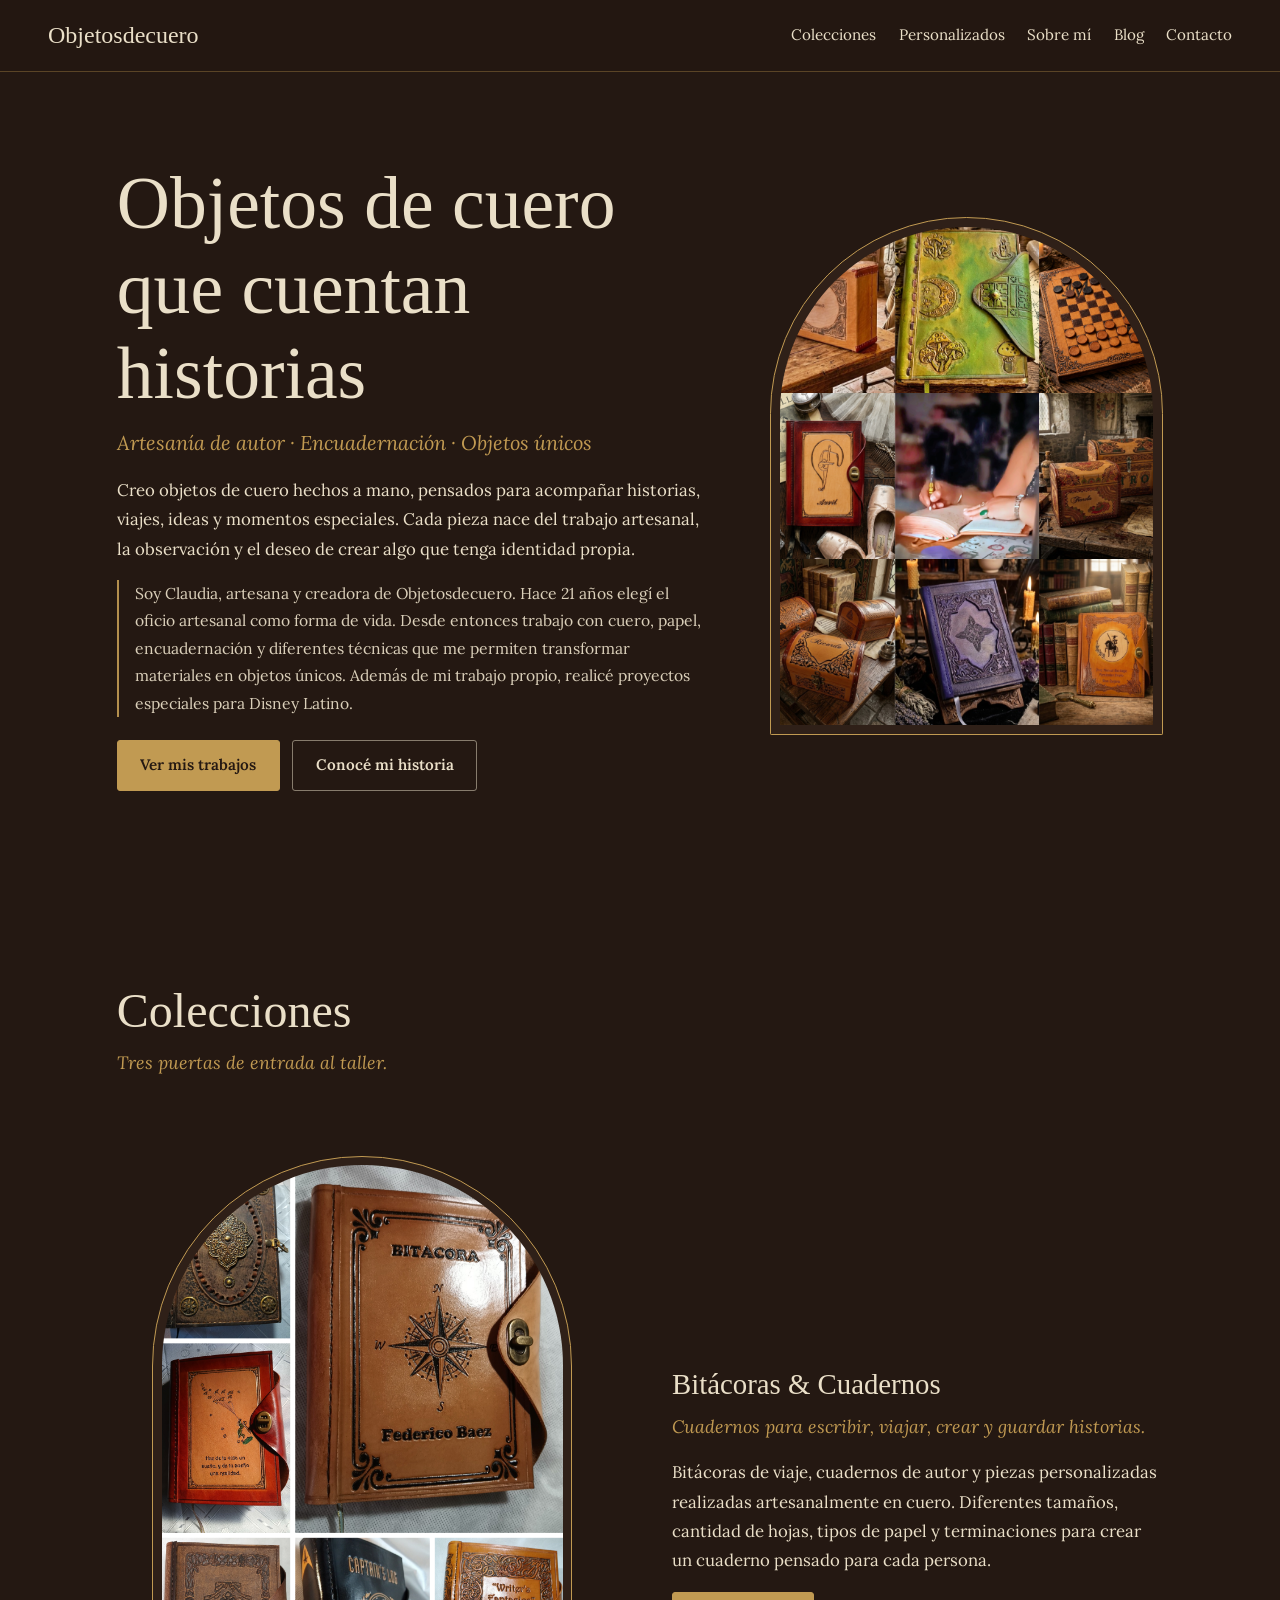
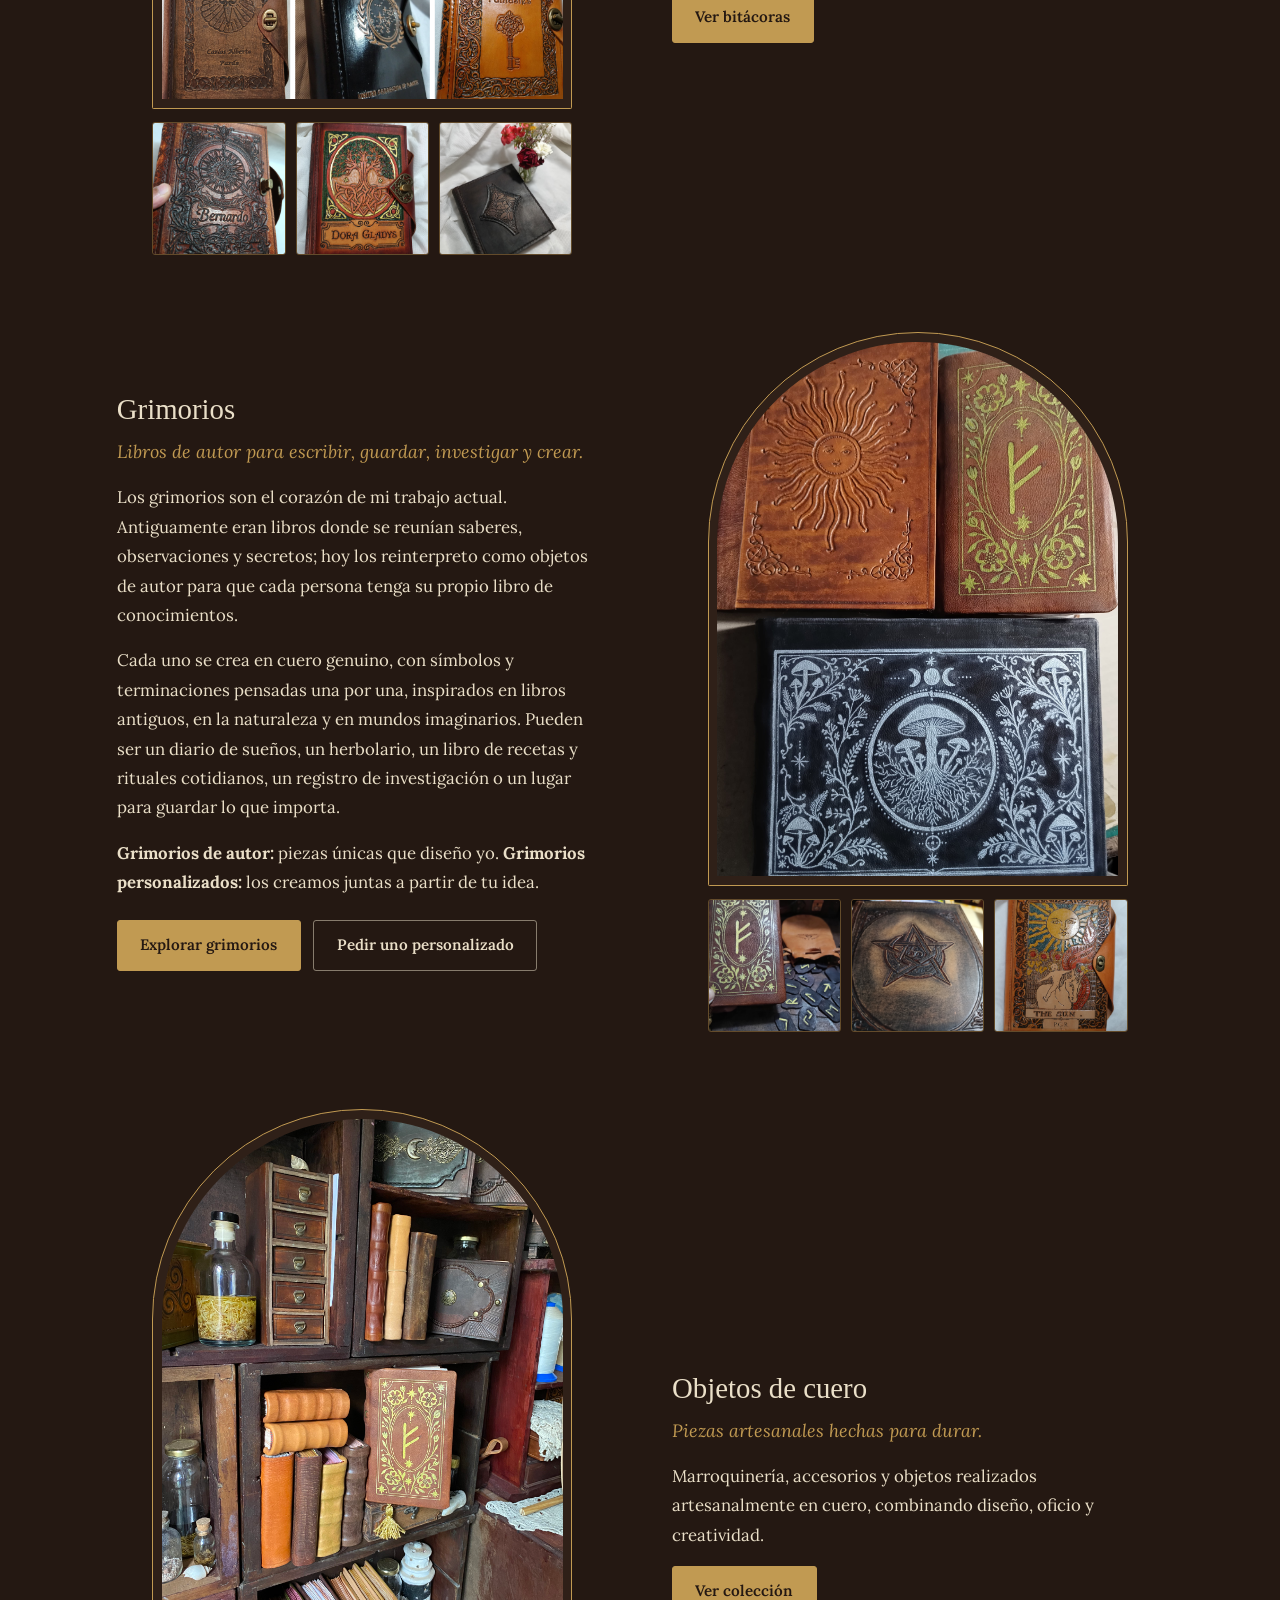
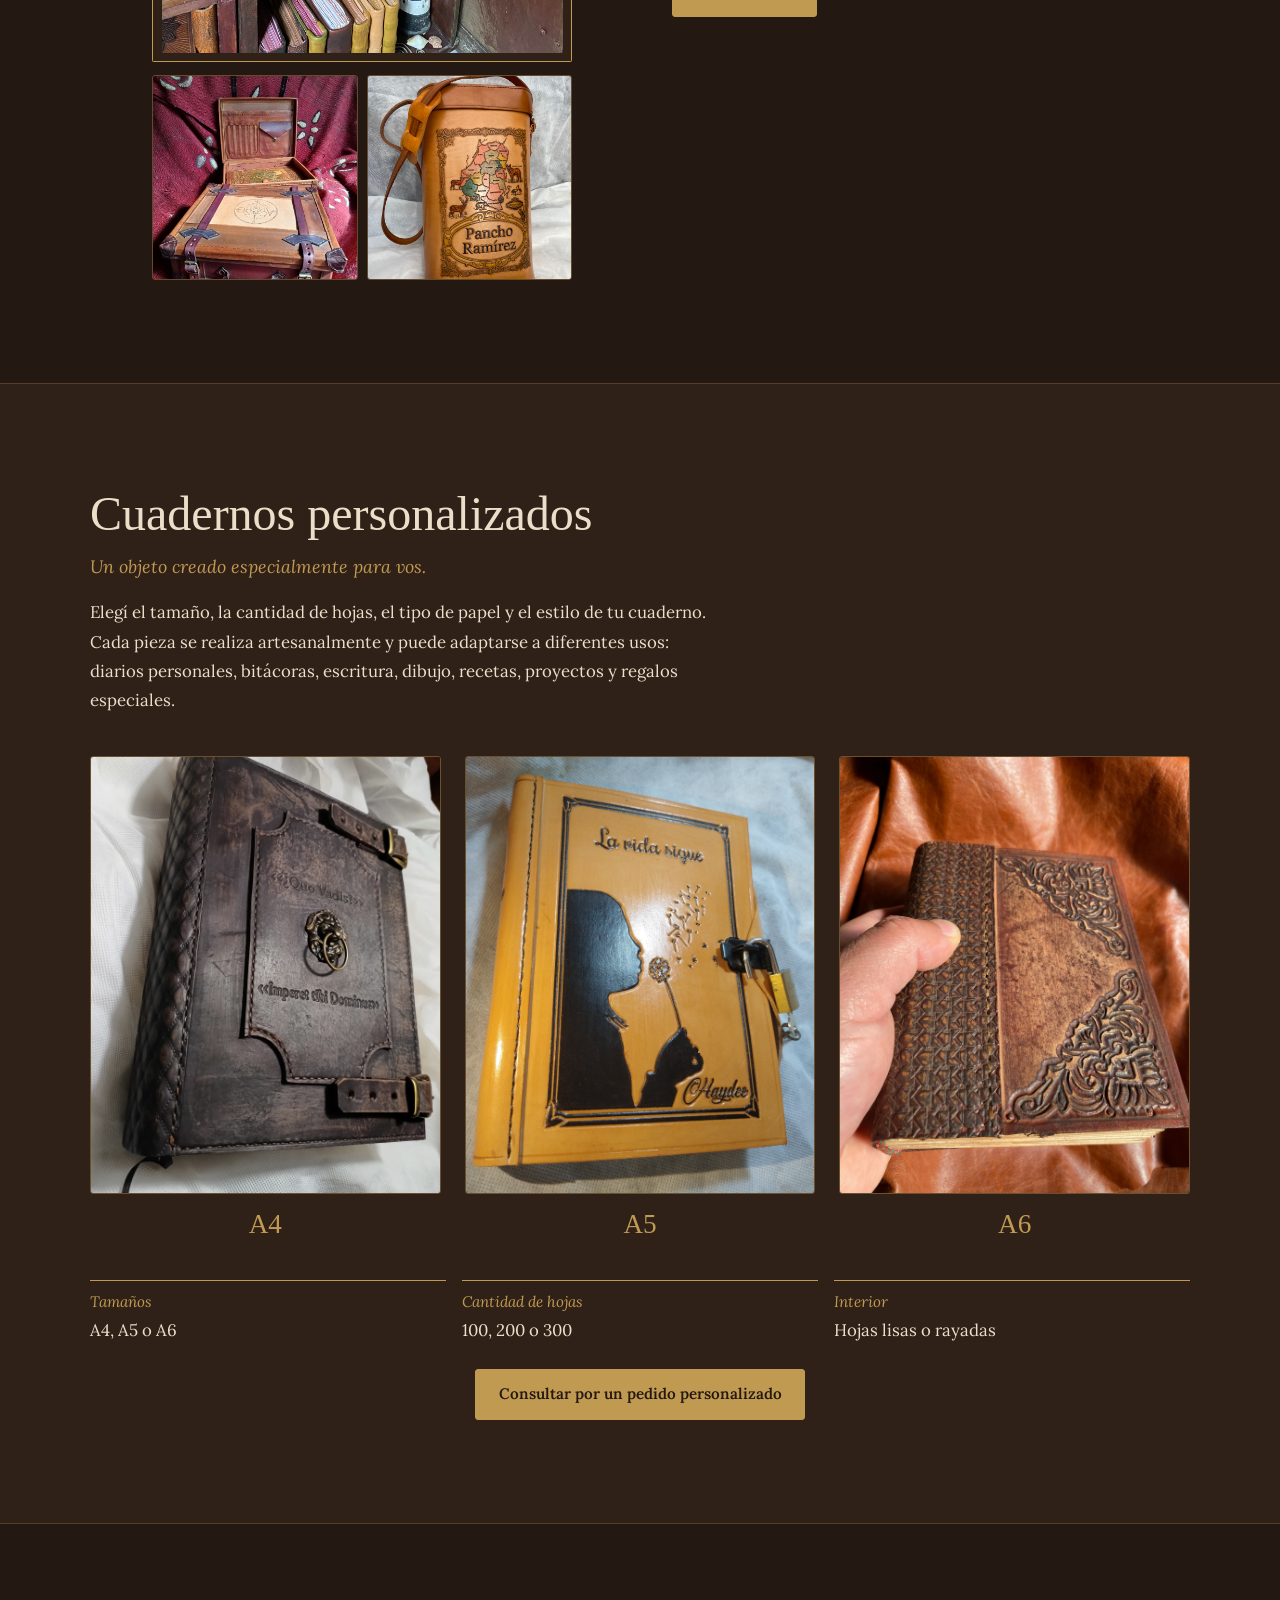
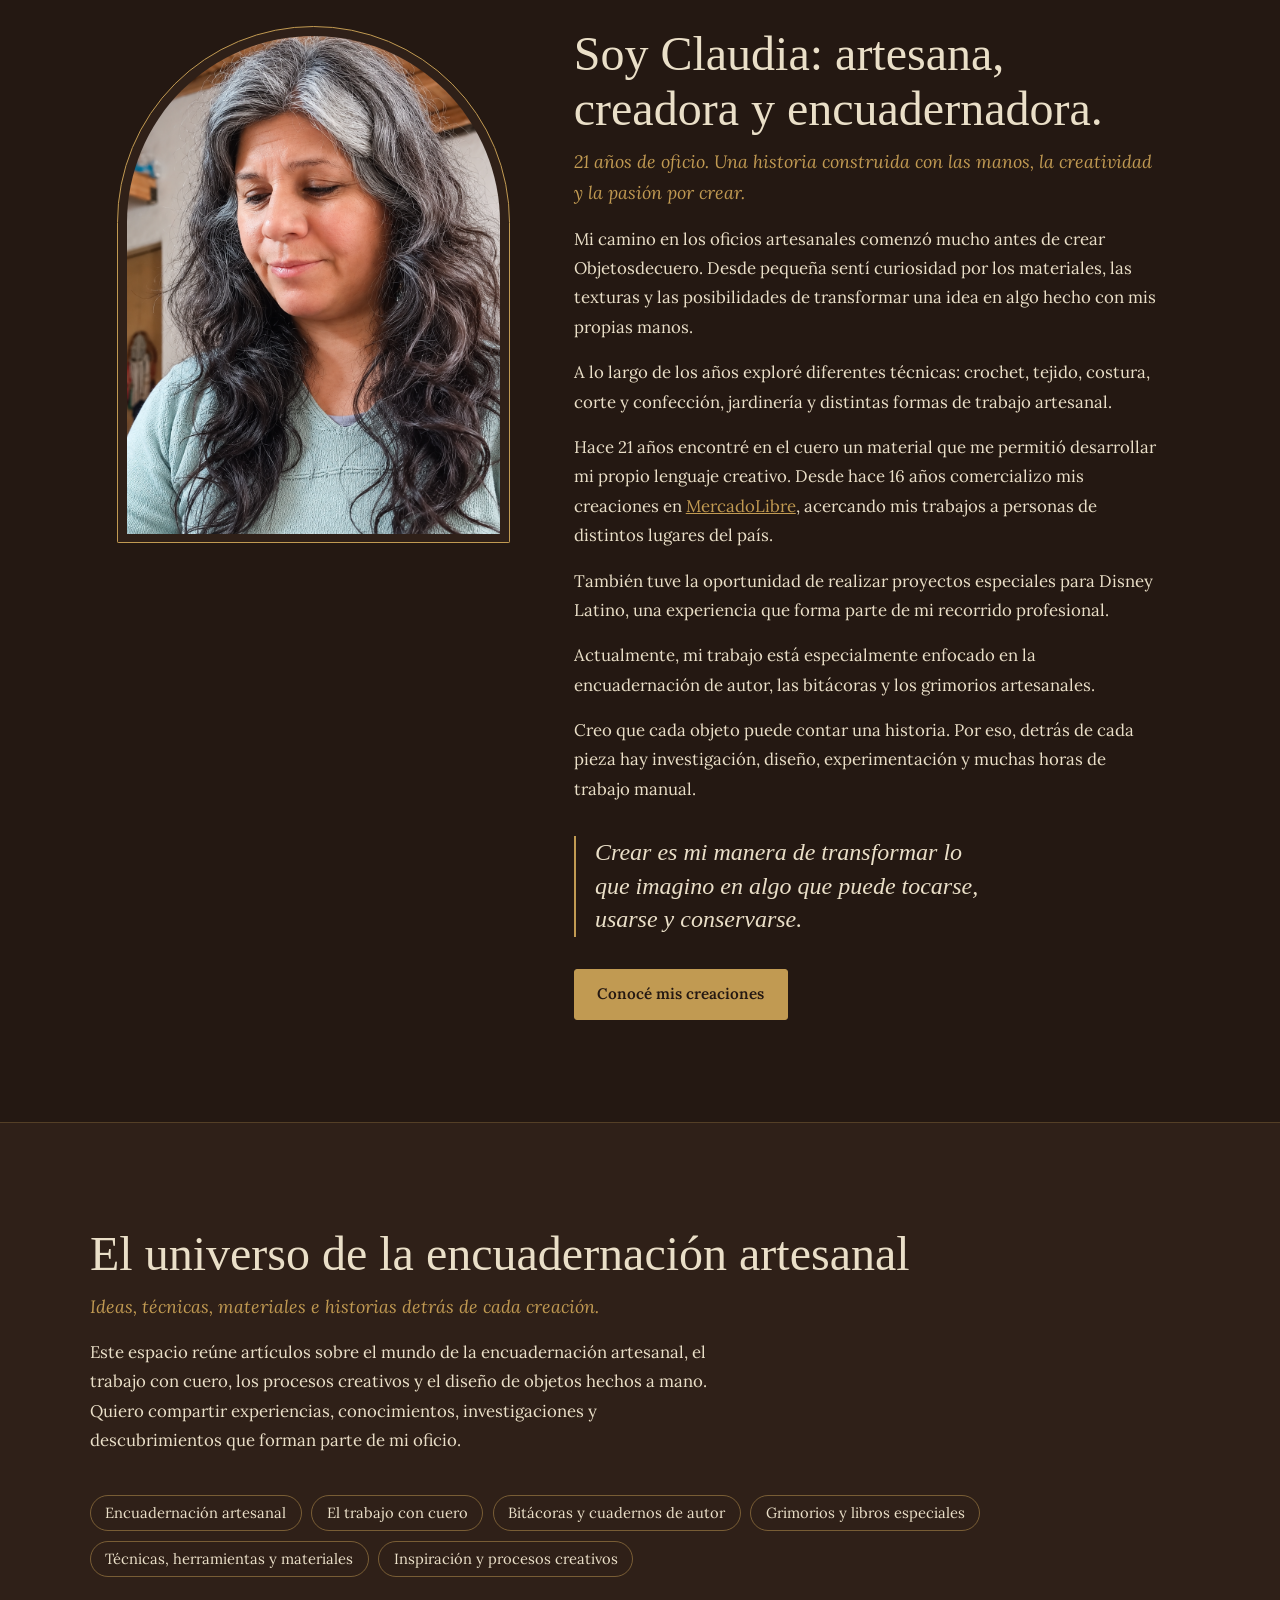
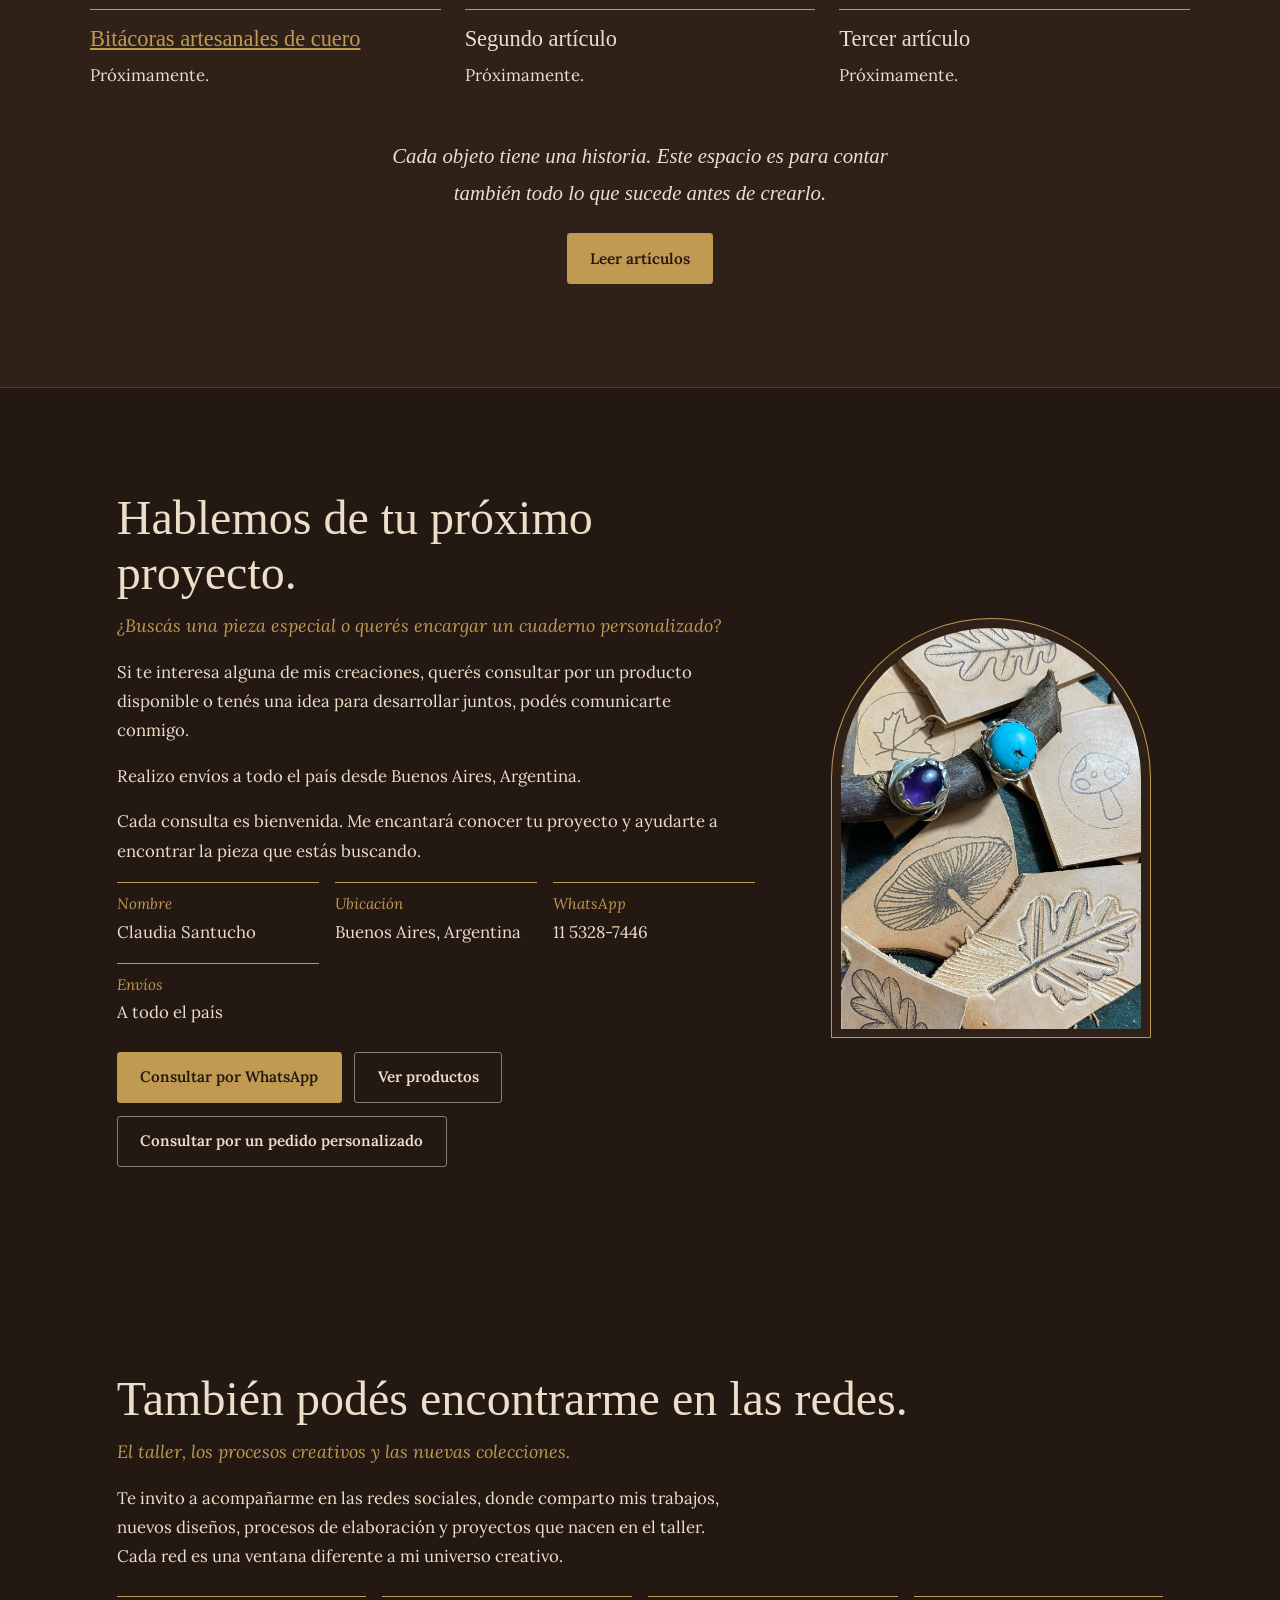
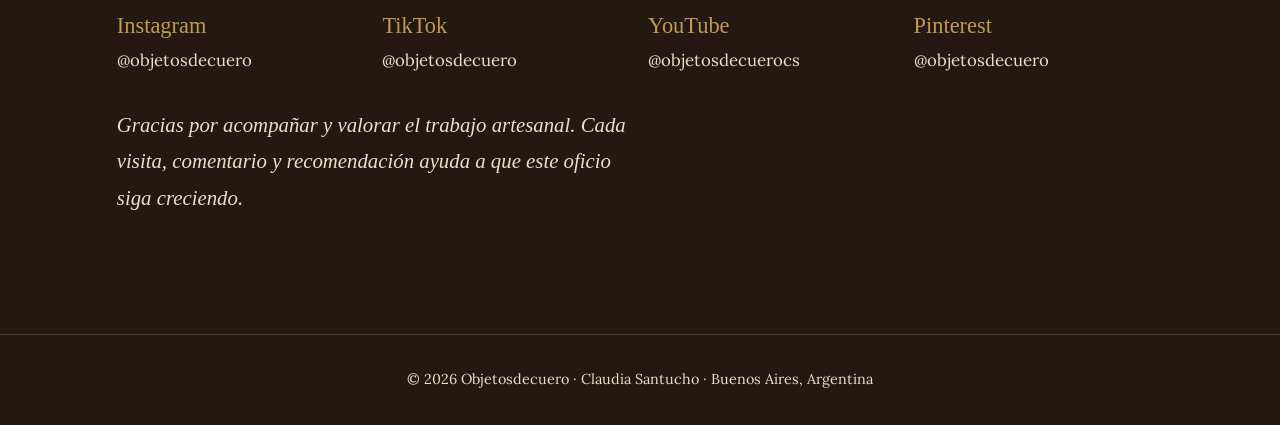
==== commit 0b97e3a5: "Update index.html primer articulo del blog" ====
--- a/index.html
+++ b/index.html
@@ -165,7 +165,7 @@
     <li>Inspiración y procesos creativos</li>
   </ul>
   <div class="articulos">
-    <article><img src="assets/blog-01.jpg" alt="" loading="lazy"><h3>Primer artículo</h3><p>Próximamente.</p></article>
+    <article><img src="assets/blog-01.jpg" alt="" loading="lazy"><h3><a href="blog/bitacoras-artesanales-de-cuero.html">Bitácoras artesanales de cuero</a></h3><p>Próximamente.</p></article>
     <article><img src="assets/blog-02.jpg" alt="" loading="lazy"><h3>Segundo artículo</h3><p>Próximamente.</p></article>
     <article><img src="assets/blog-03.jpg" alt="" loading="lazy"><h3>Tercer artículo</h3><p>Próximamente.</p></article>
   </div>
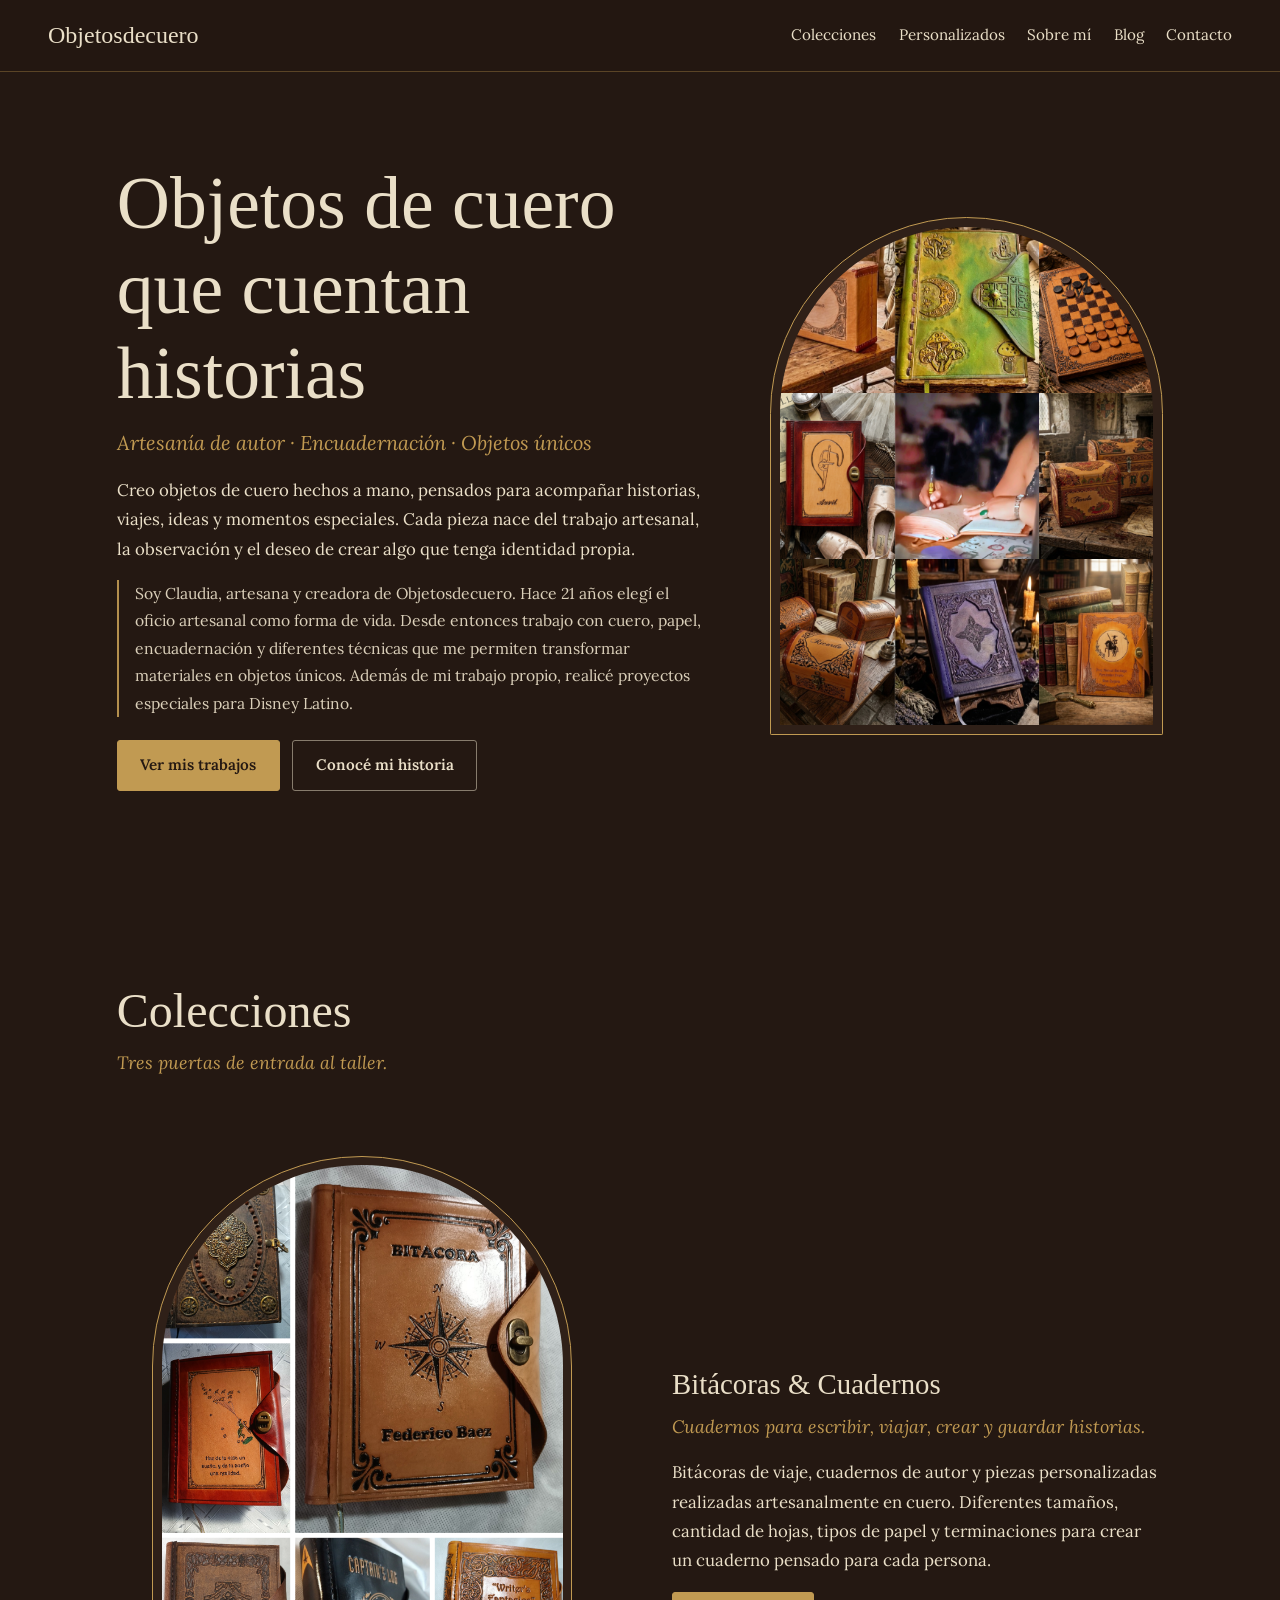
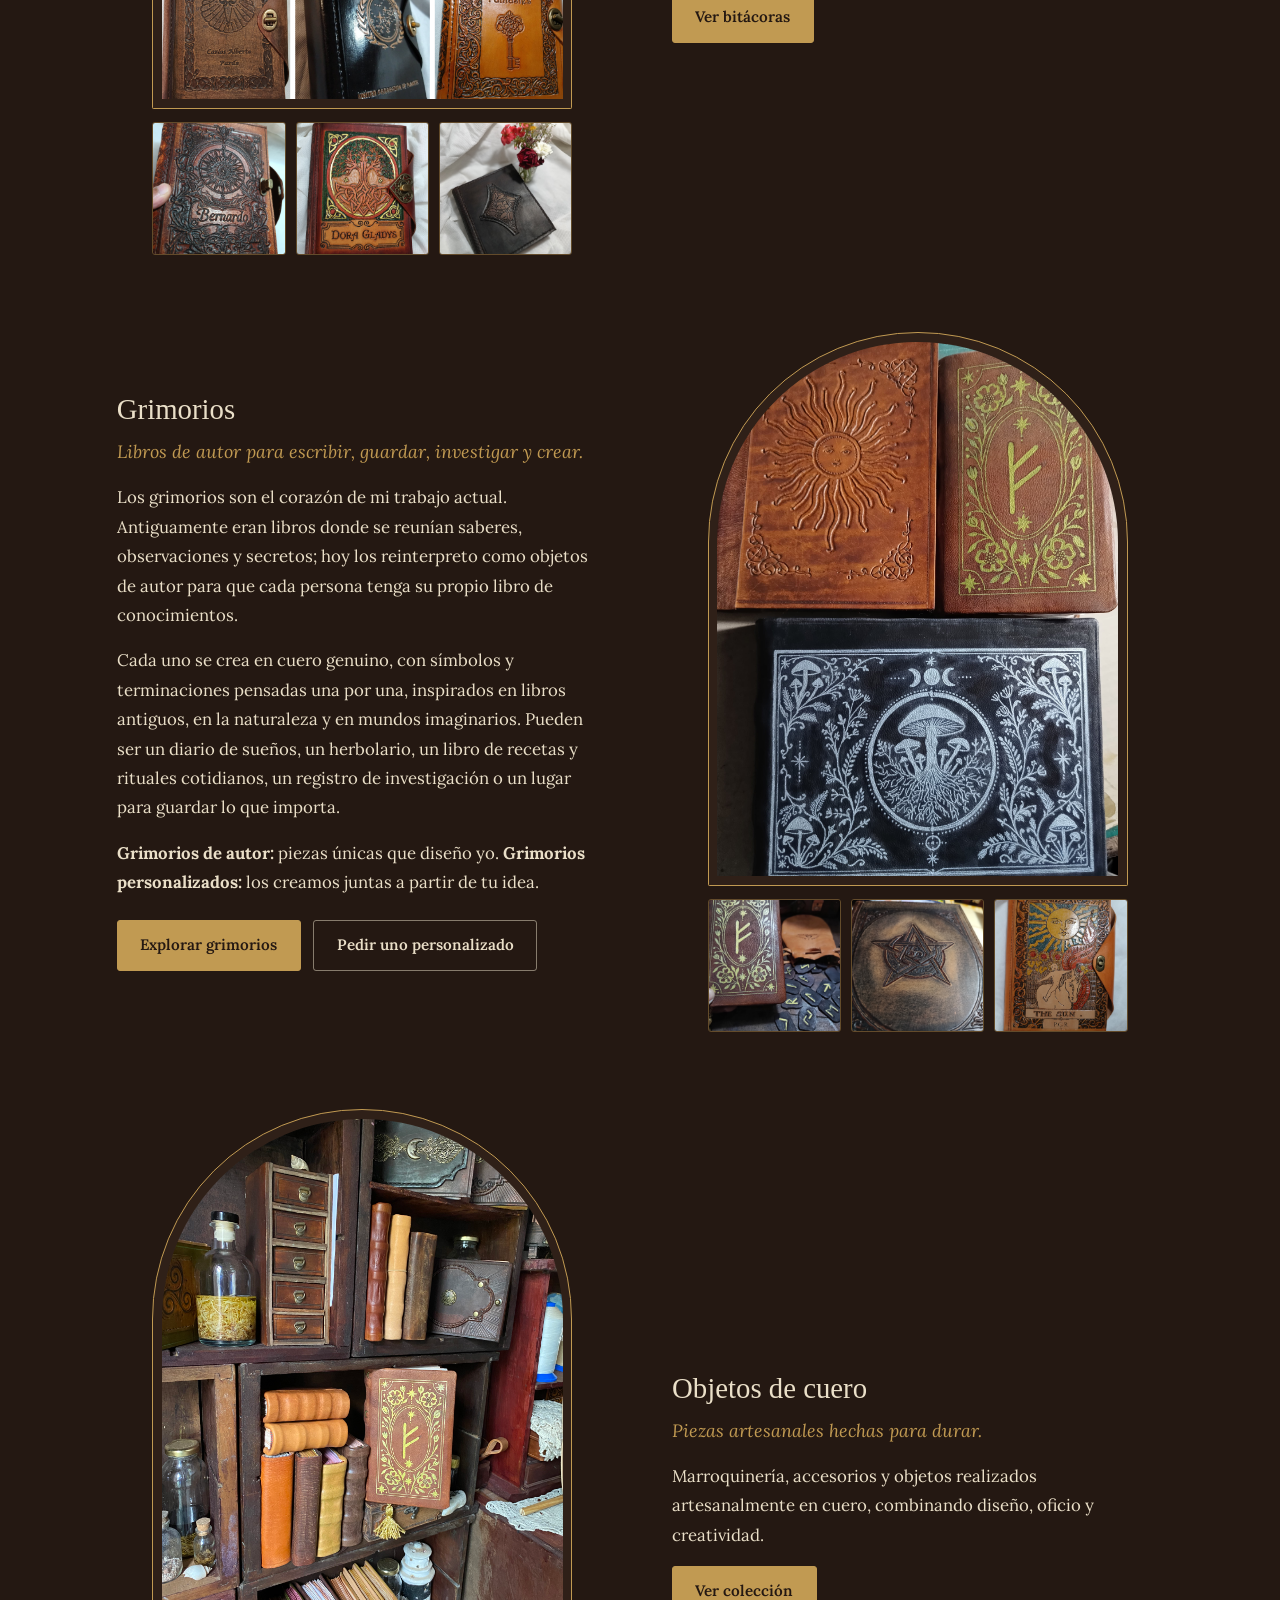
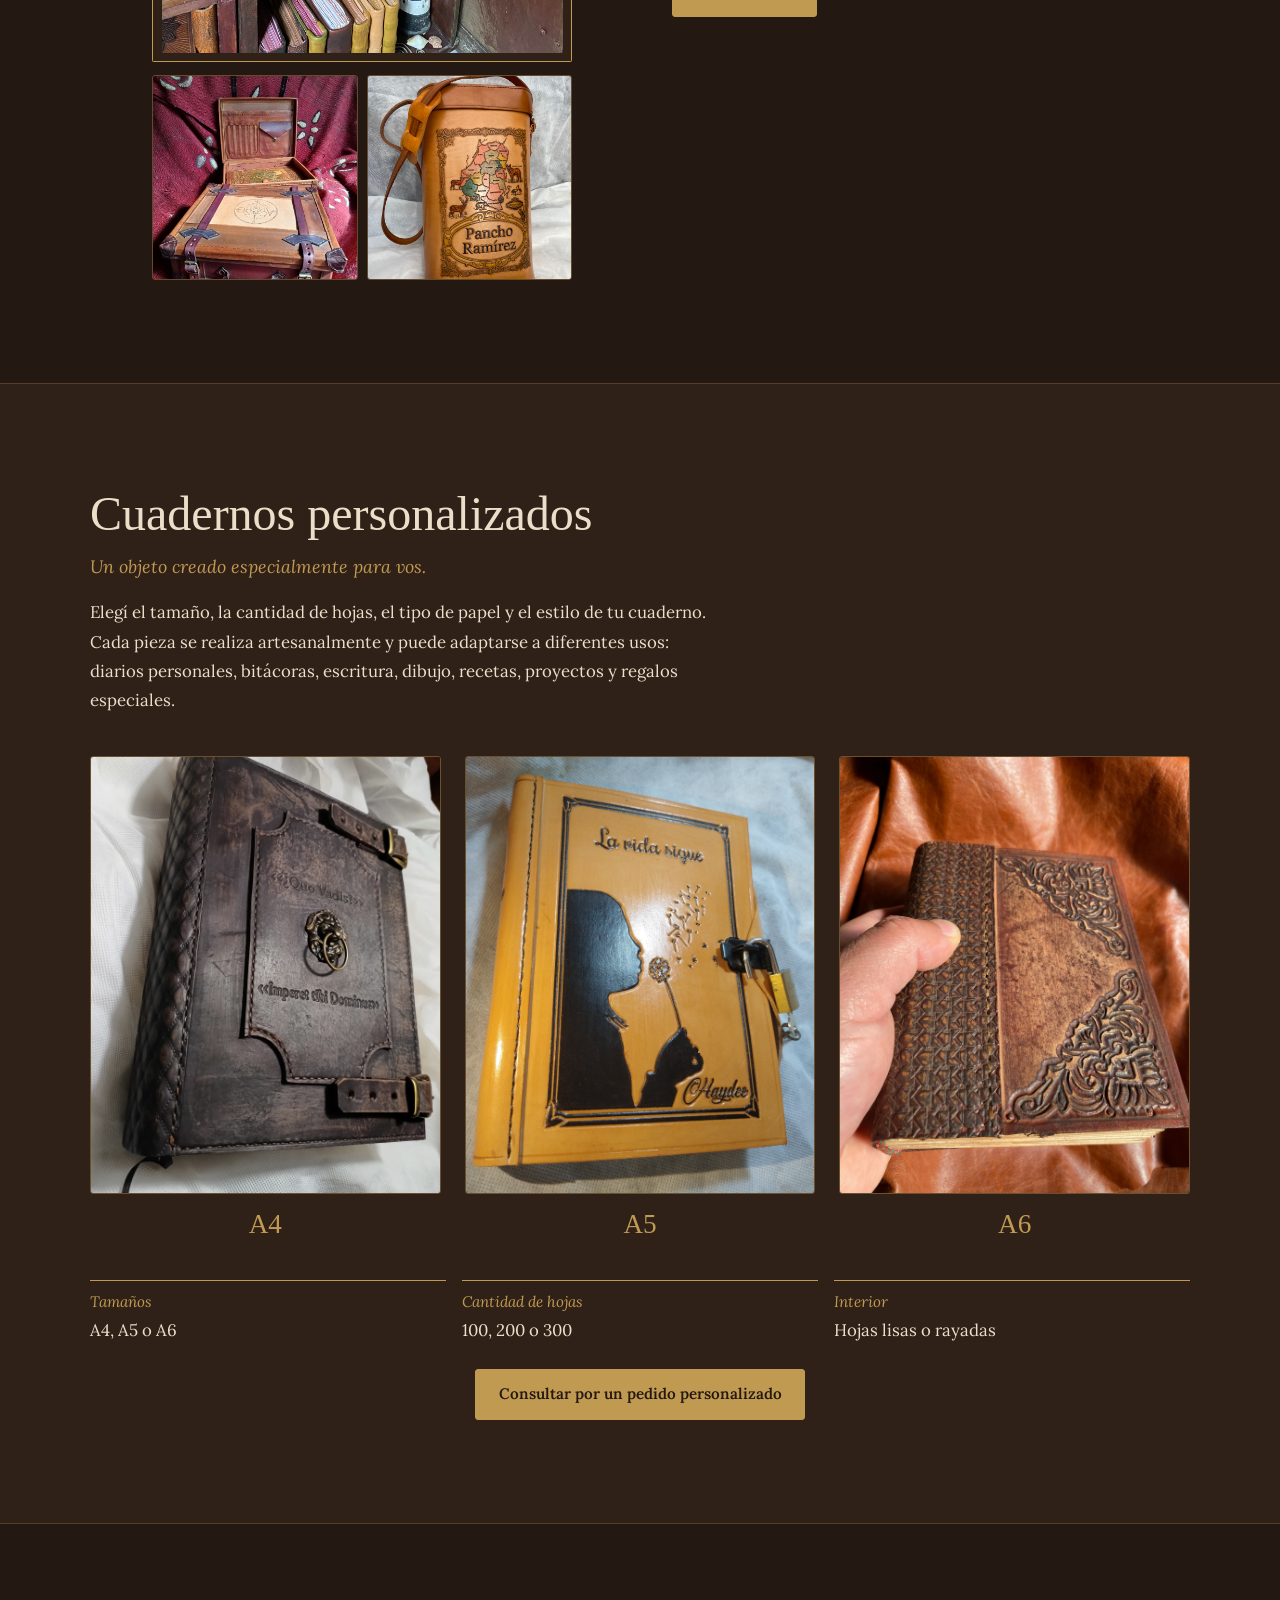
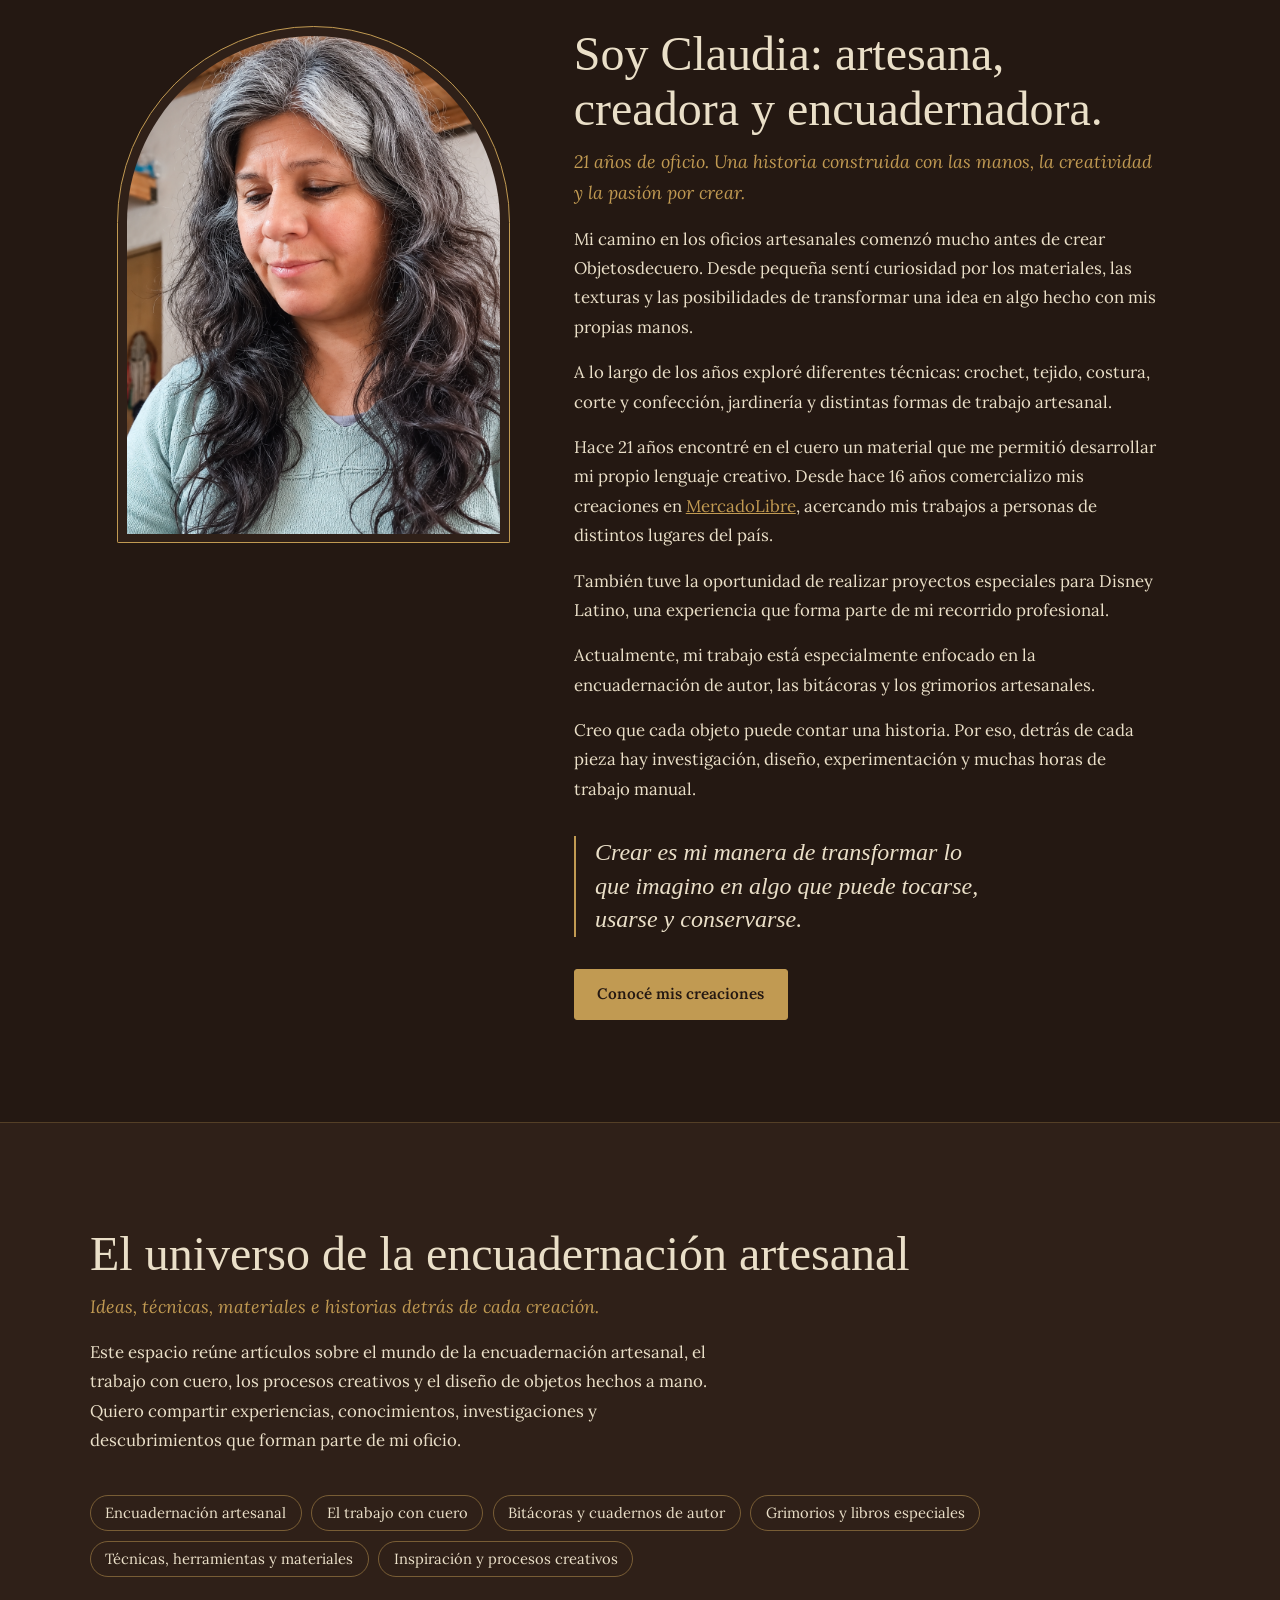
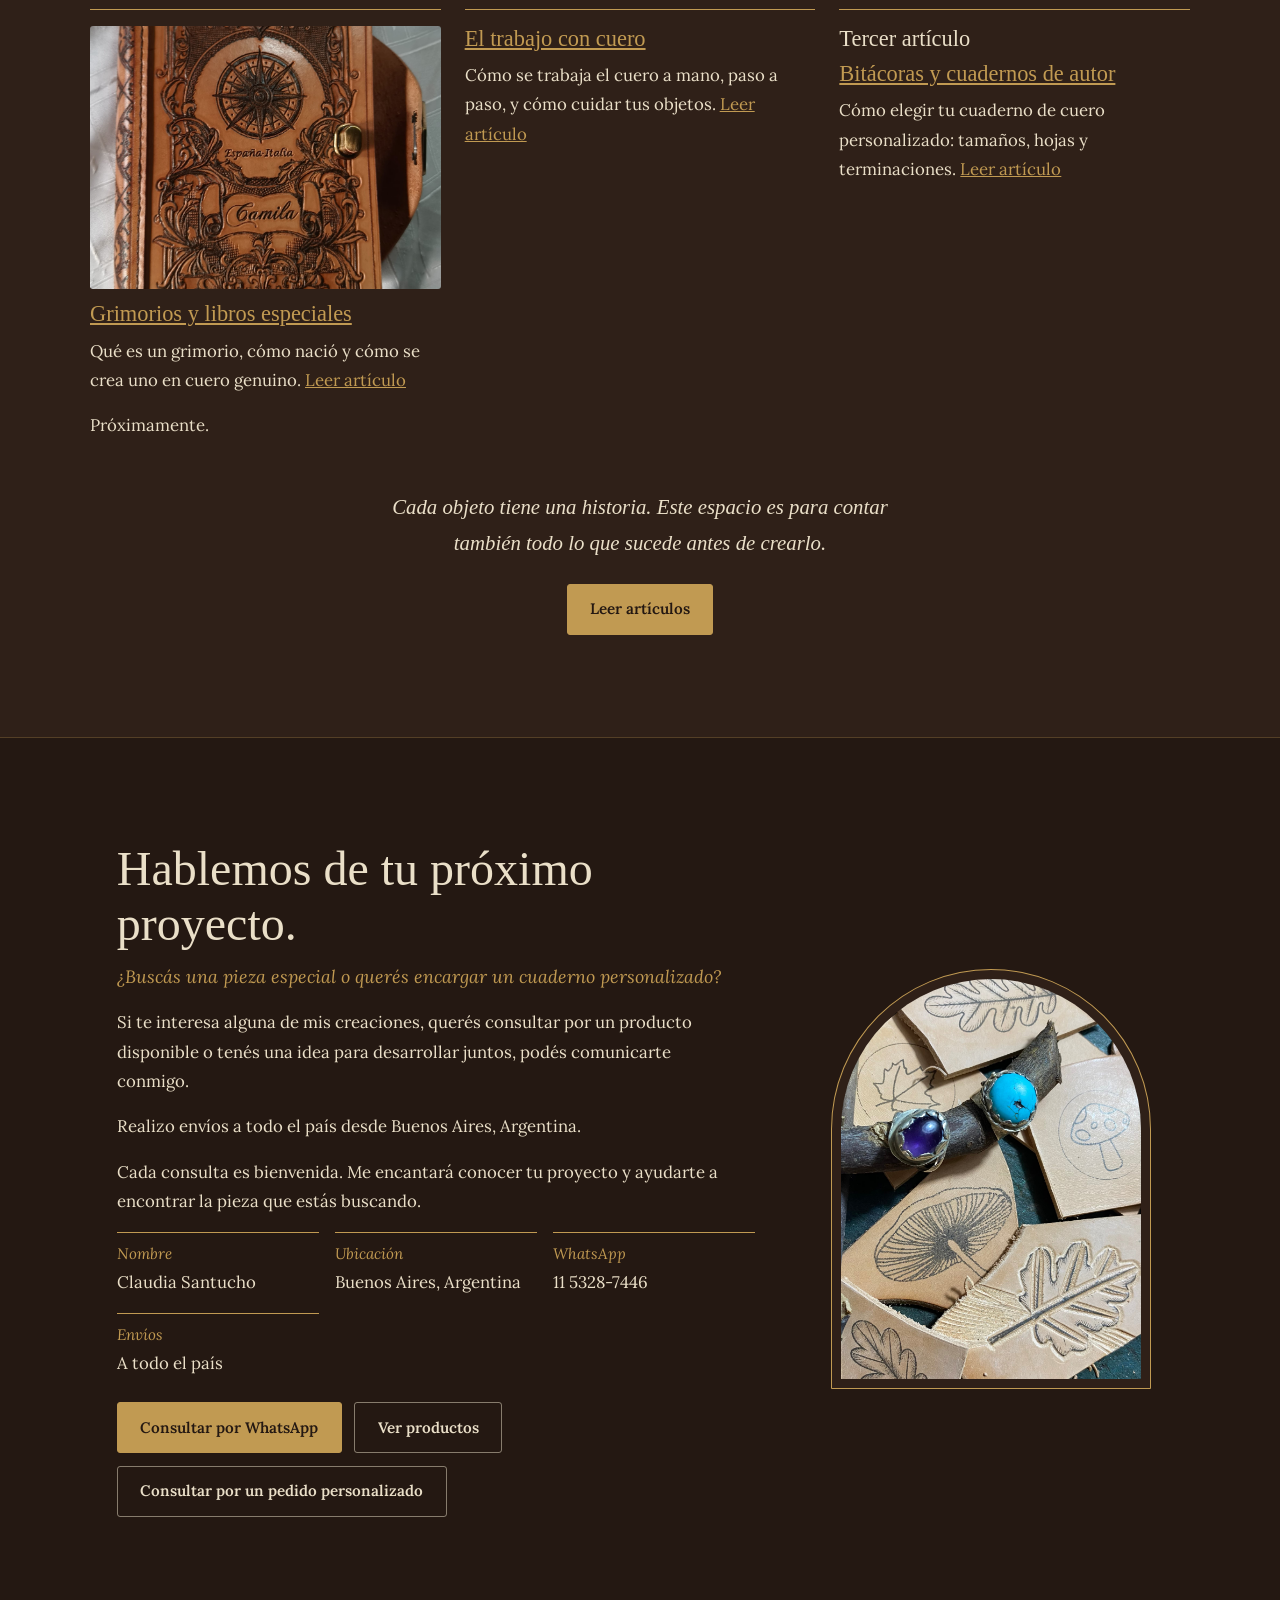
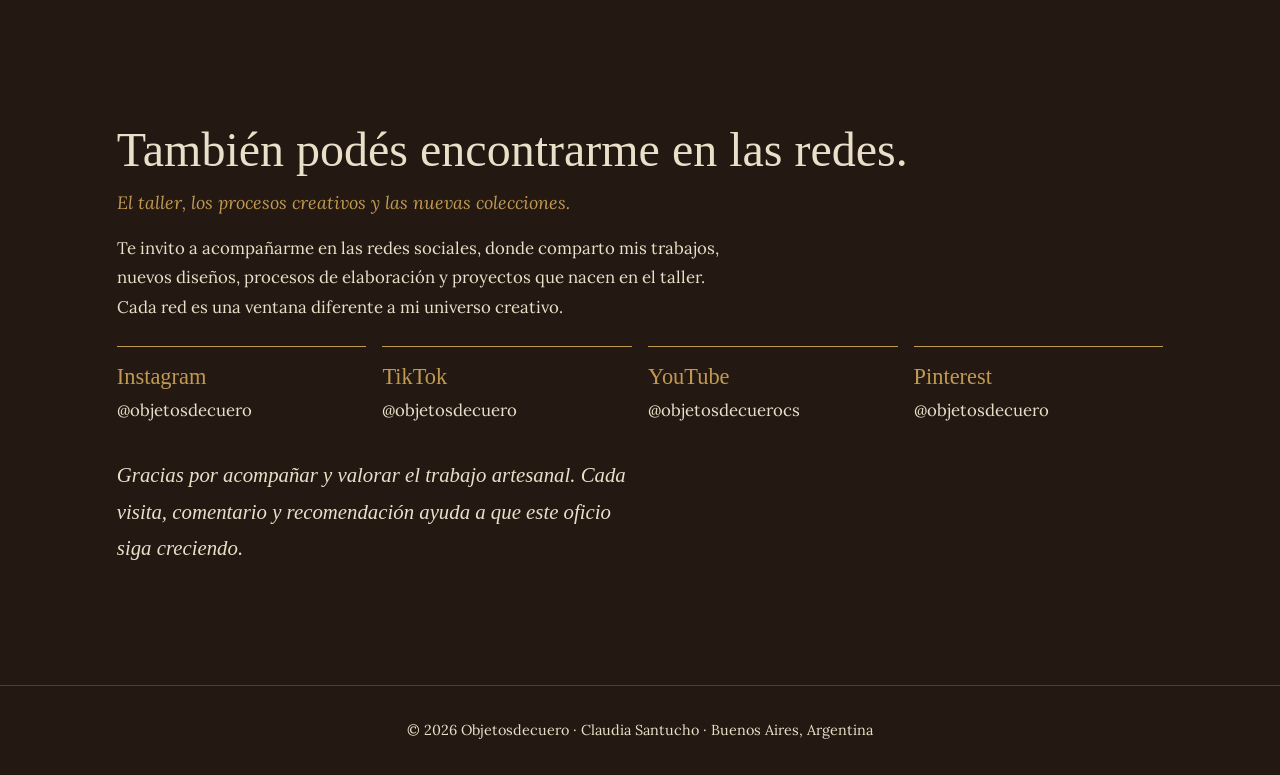
==== commit cdab0bef: "Update index.html" ====
--- a/index.html
+++ b/index.html
@@ -165,9 +165,12 @@
     <li>Inspiración y procesos creativos</li>
   </ul>
   <div class="articulos">
-    <article><img src="assets/blog-01.jpg" alt="" loading="lazy"><h3><a href="blog/bitacoras-artesanales-de-cuero.html">Bitácoras artesanales de cuero</a></h3><p>Próximamente.</p></article>
-    <article><img src="assets/blog-02.jpg" alt="" loading="lazy"><h3>Segundo artículo</h3><p>Próximamente.</p></article>
-    <article><img src="assets/blog-03.jpg" alt="" loading="lazy"><h3>Tercer artículo</h3><p>Próximamente.</p></article>
+    <article><img src="assets/blog-01.jpg" alt="" loading="lazy"><h3><a href="blog/grimorios-y-libros-especiales.html">Grimorios y libros especiales</a></h3>
+<p>Qué es un grimorio, cómo nació y cómo se crea uno en cuero genuino. <a href="blog/grimorios-y-libros-especiales.html">Leer artículo</a></p>Próximamente.</p></article>
+    <article><img src="assets/blog-02.jpg" alt="" loading="lazy"><h3><a href="blog/el-trabajo-con-cuero.html">El trabajo con cuero</a></h3>
+<p>Cómo se trabaja el cuero a mano, paso a paso, y cómo cuidar tus objetos. <a href="blog/el-trabajo-con-cuero.html">Leer artículo</a></p></article>
+    <article><img src="assets/blog-03.jpg" alt="" loading="lazy"><h3>Tercer artículo<h3><a href="blog/bitacoras-y-cuadernos-de-autor.html">Bitácoras y cuadernos de autor</a></h3>
+<p>Cómo elegir tu cuaderno de cuero personalizado: tamaños, hojas y terminaciones. <a href="blog/bitacoras-y-cuadernos-de-autor.html">Leer artículo</a></p></article>
   </div>
   <p class="cierre">Cada objeto tiene una historia. Este espacio es para contar también todo lo que sucede antes de crearlo.</p>
   <div class="botones centro"><a class="btn" href="#blog">Leer artículos</a></div>
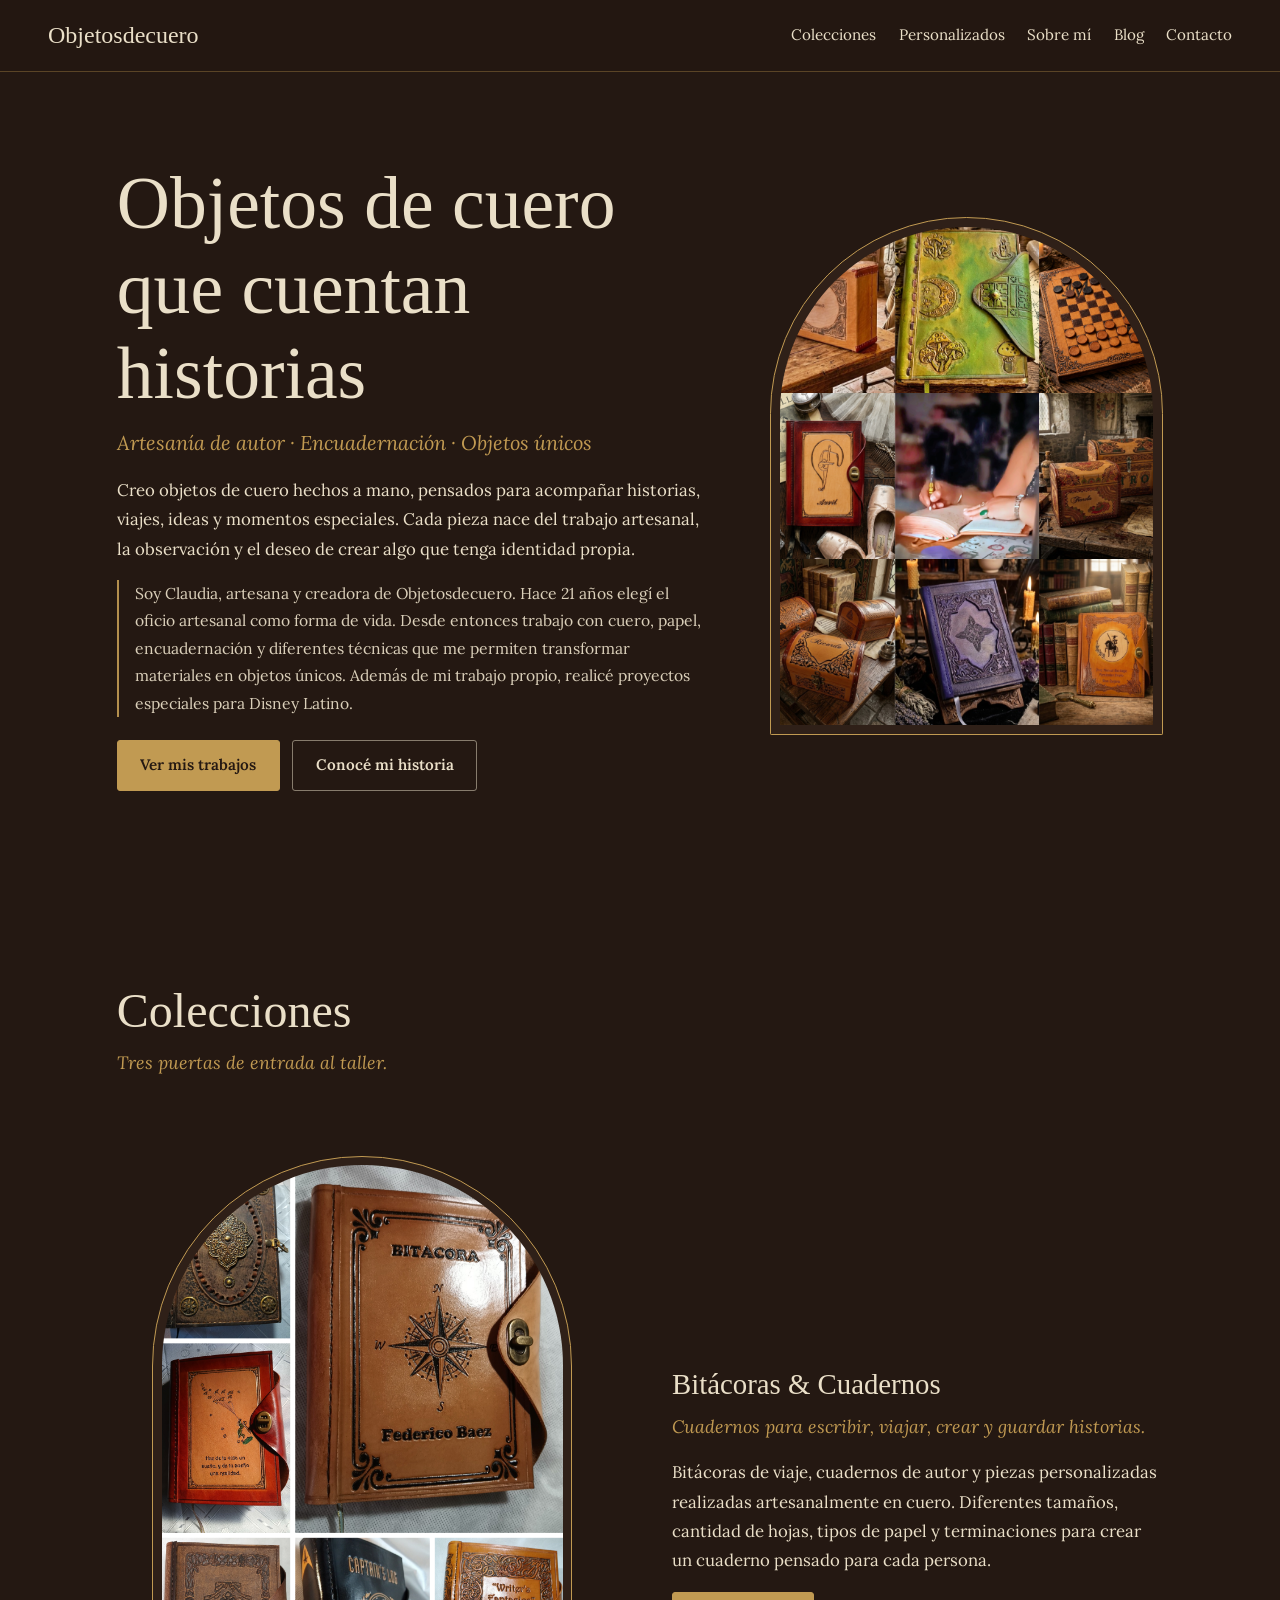
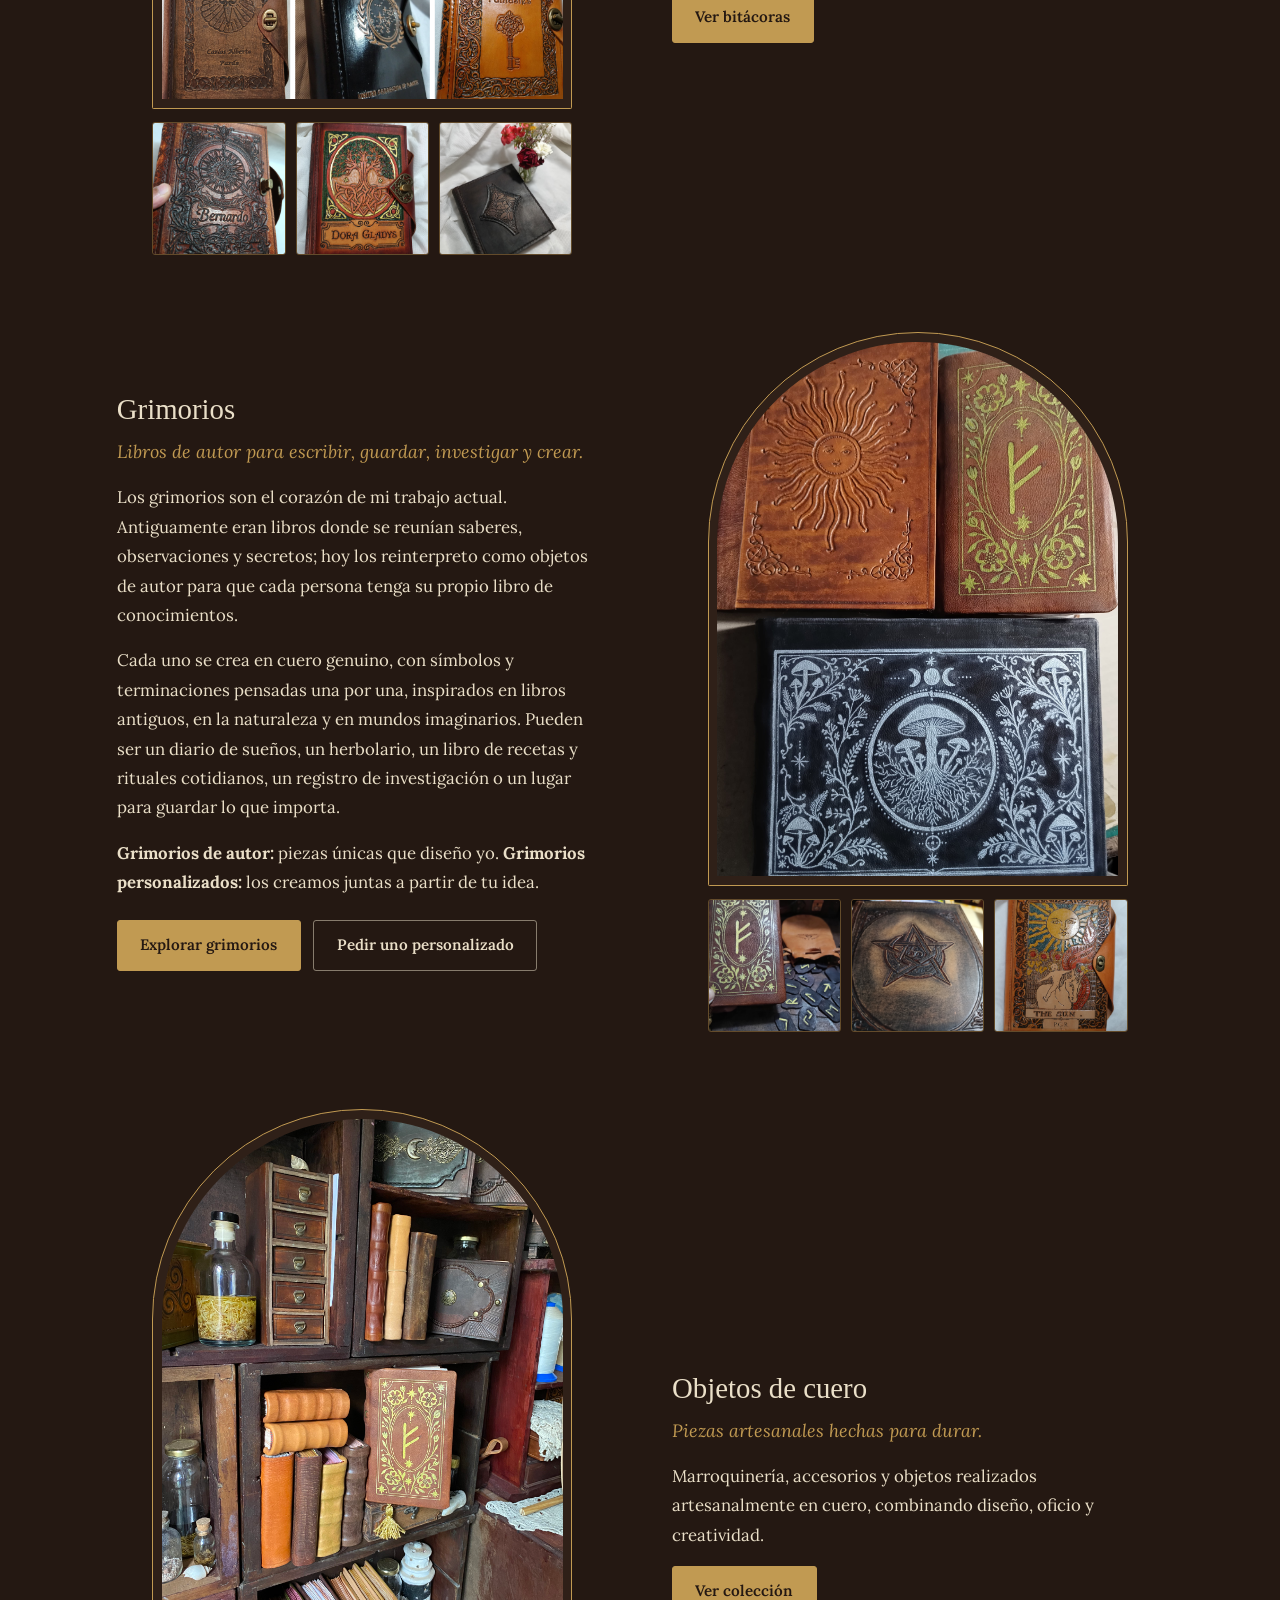
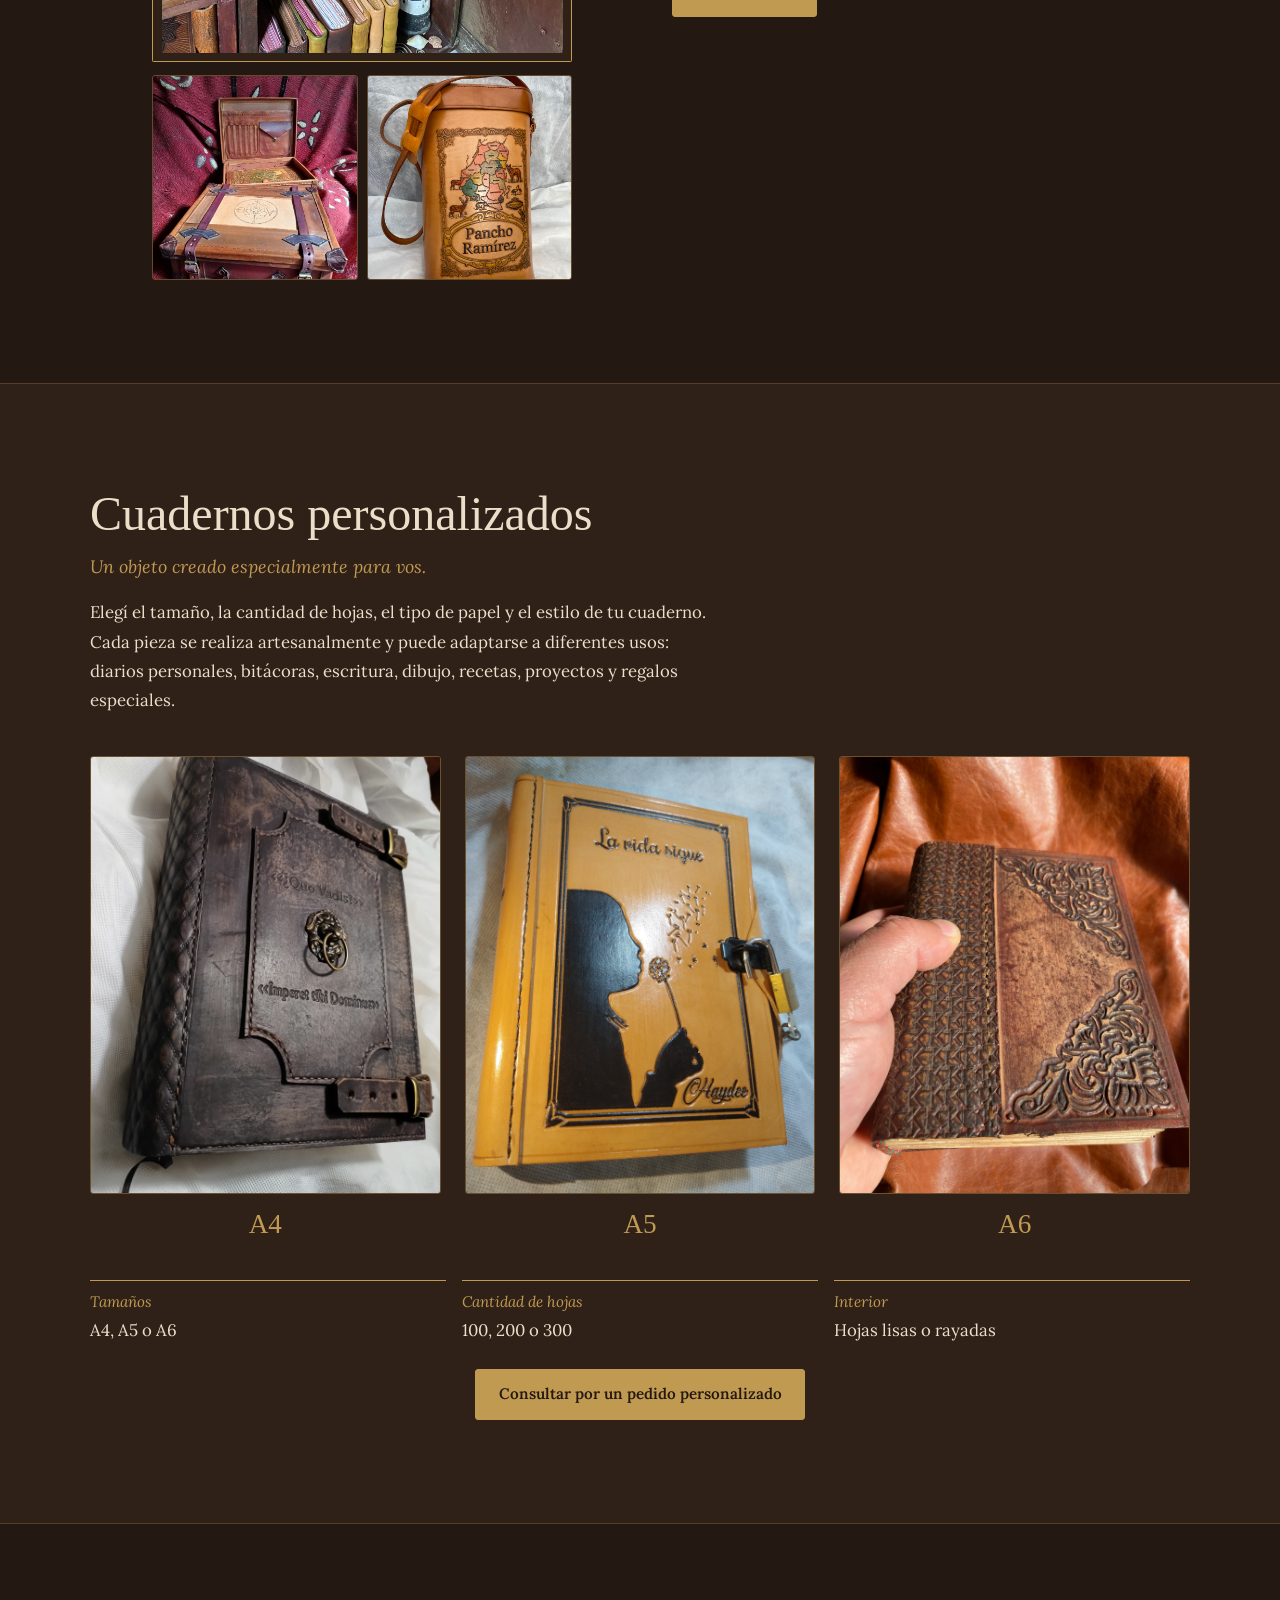
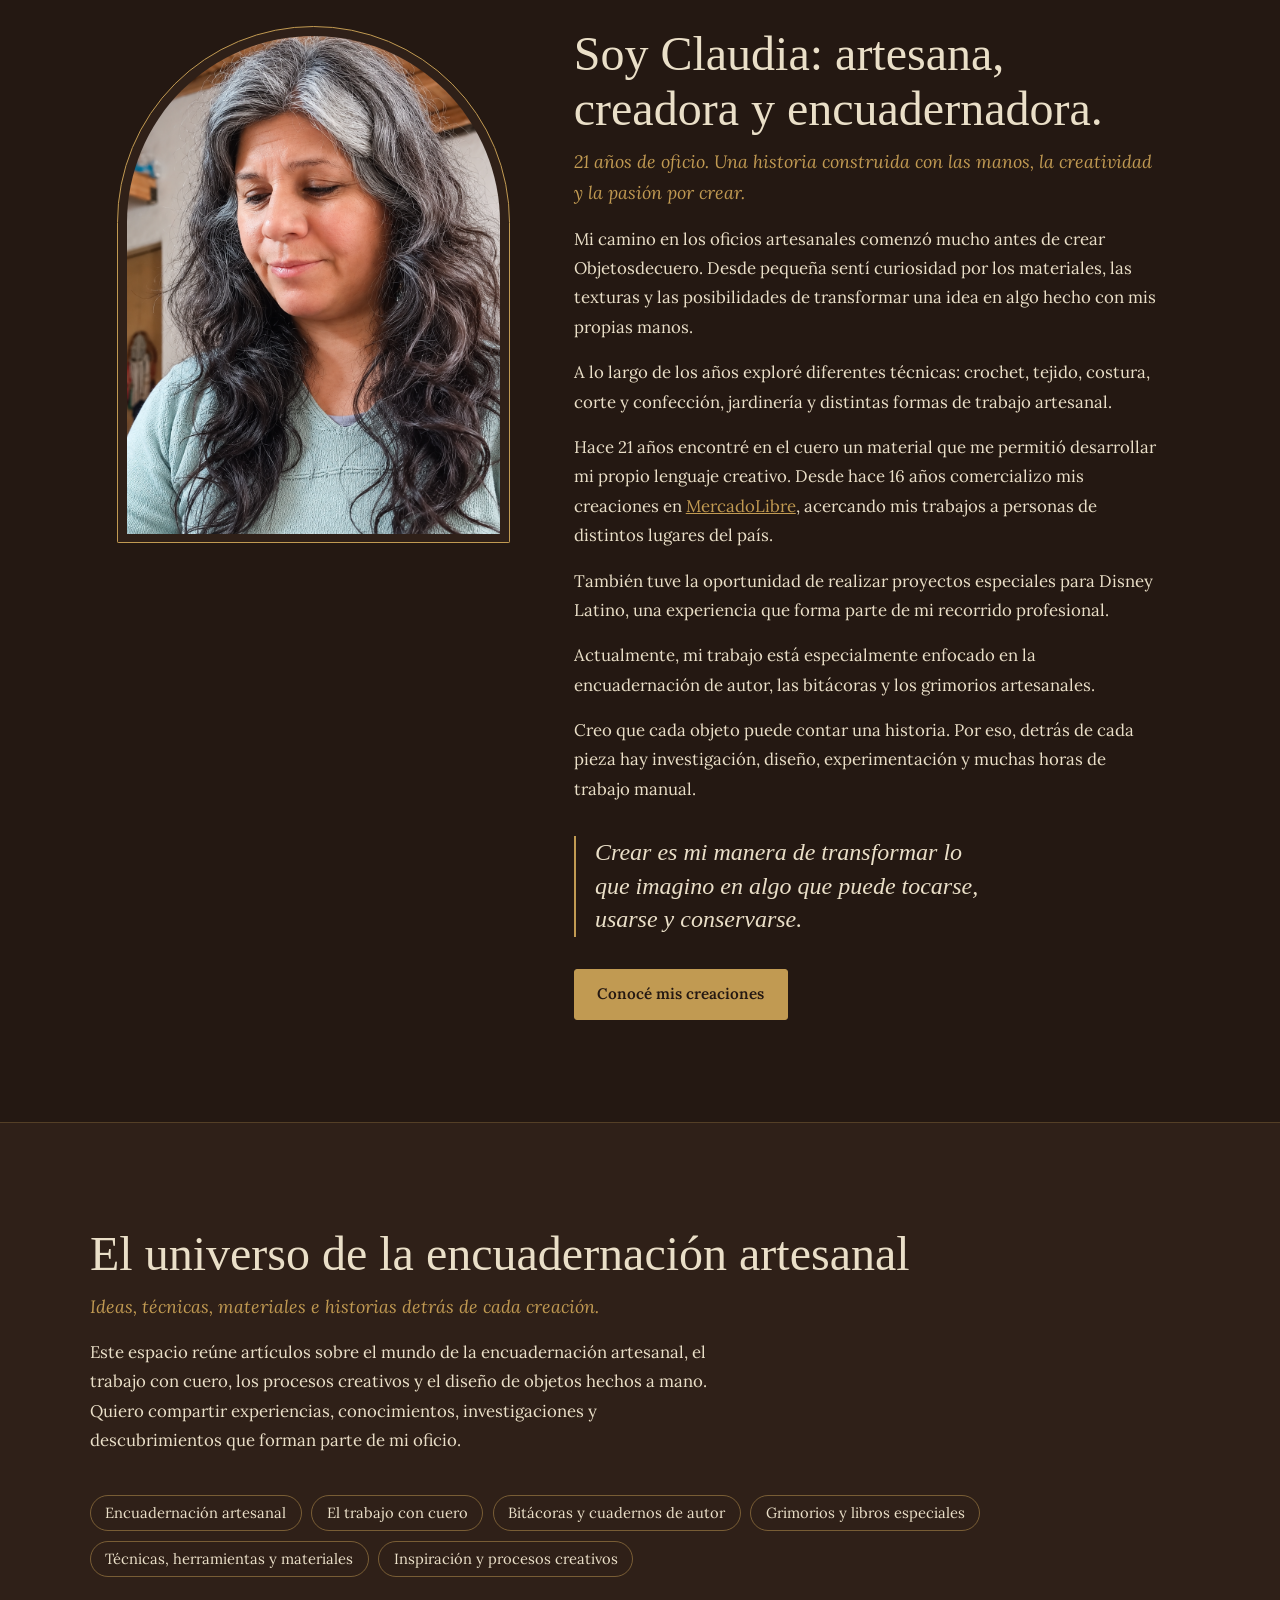
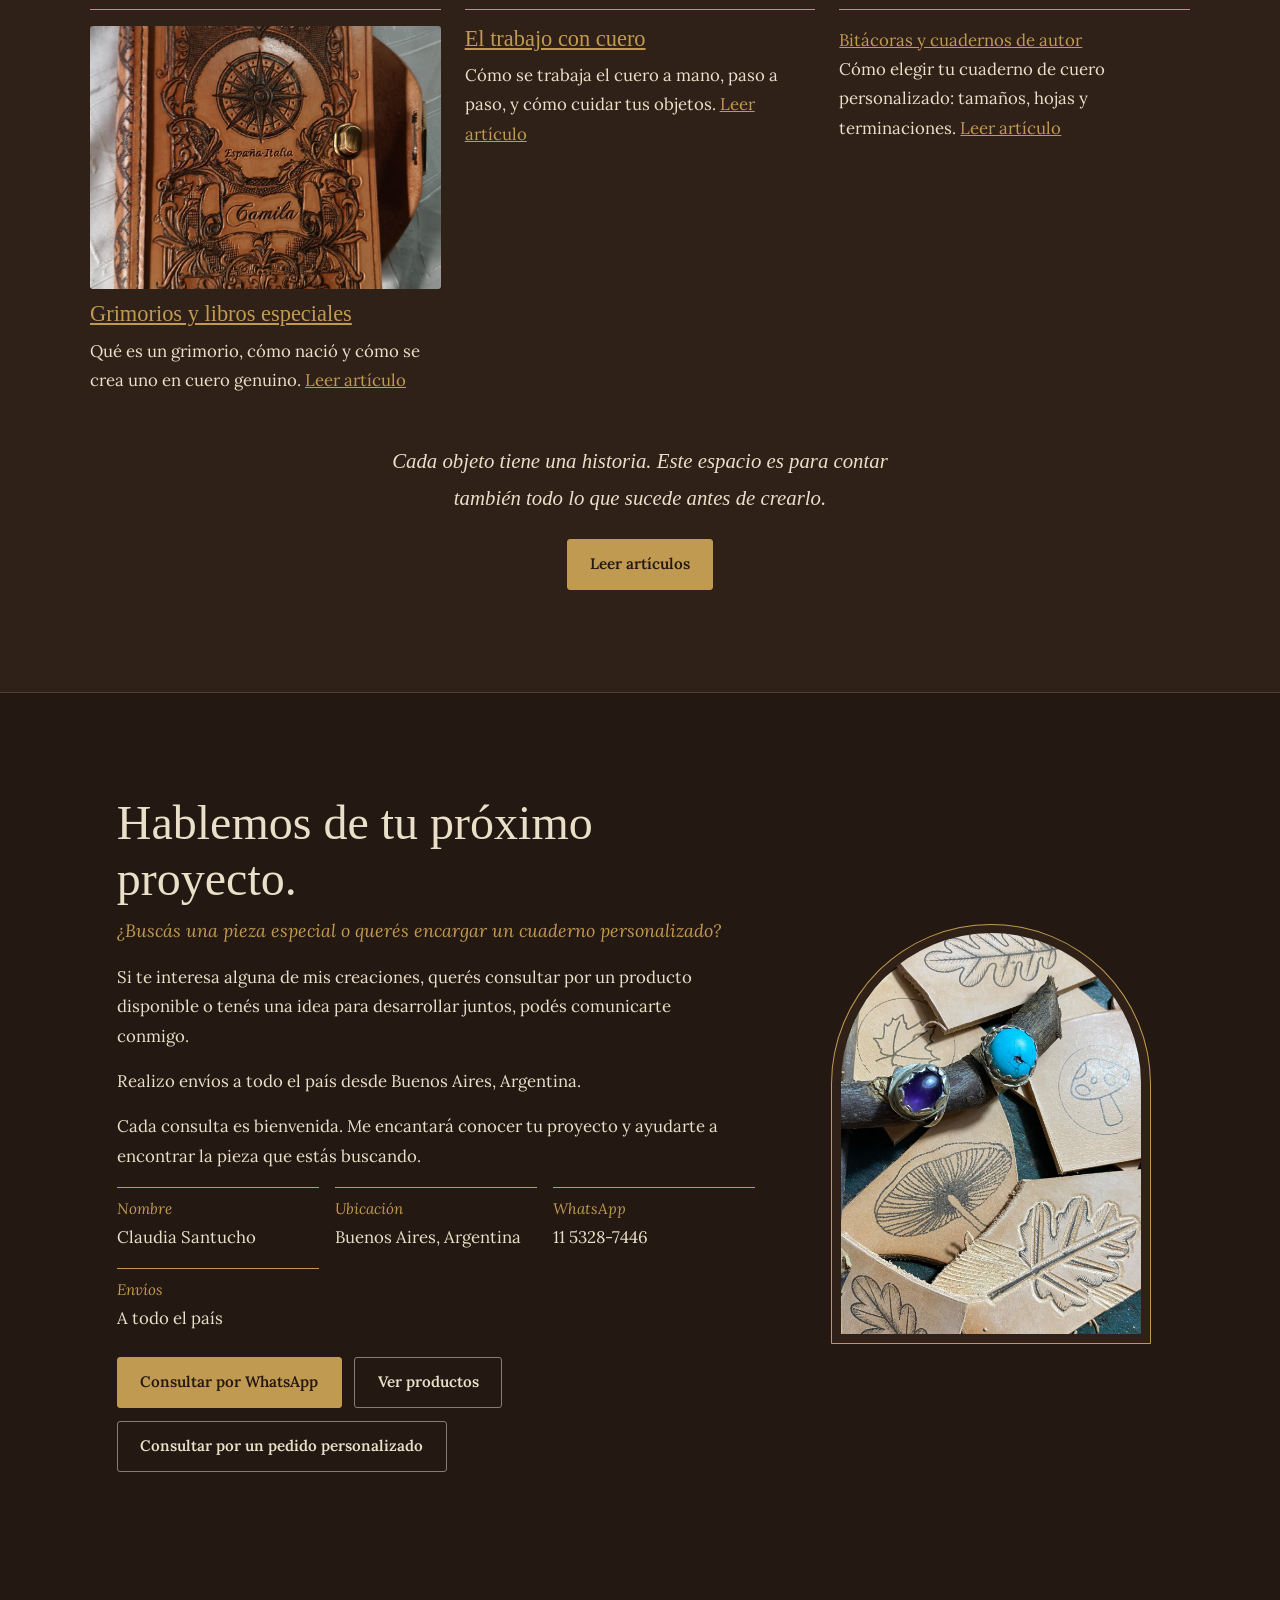
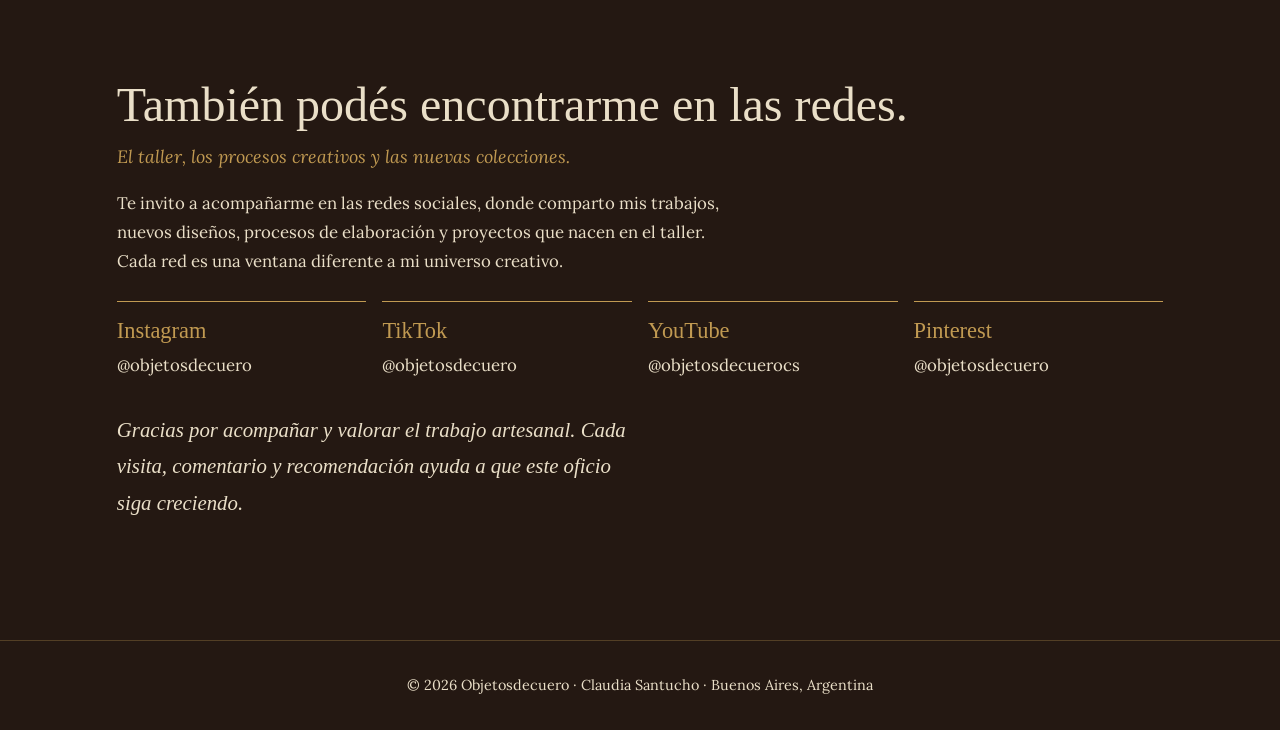
==== commit 4ab83928: "Update index.html" ====
--- a/index.html
+++ b/index.html
@@ -166,10 +166,10 @@
   </ul>
   <div class="articulos">
     <article><img src="assets/blog-01.jpg" alt="" loading="lazy"><h3><a href="blog/grimorios-y-libros-especiales.html">Grimorios y libros especiales</a></h3>
-<p>Qué es un grimorio, cómo nació y cómo se crea uno en cuero genuino. <a href="blog/grimorios-y-libros-especiales.html">Leer artículo</a></p>Próximamente.</p></article>
+<p>Qué es un grimorio, cómo nació y cómo se crea uno en cuero genuino. <a href="blog/grimorios-y-libros-especiales.html">Leer artículo</a></article>
     <article><img src="assets/blog-02.jpg" alt="" loading="lazy"><h3><a href="blog/el-trabajo-con-cuero.html">El trabajo con cuero</a></h3>
 <p>Cómo se trabaja el cuero a mano, paso a paso, y cómo cuidar tus objetos. <a href="blog/el-trabajo-con-cuero.html">Leer artículo</a></p></article>
-    <article><img src="assets/blog-03.jpg" alt="" loading="lazy"><h3>Tercer artículo<h3><a href="blog/bitacoras-y-cuadernos-de-autor.html">Bitácoras y cuadernos de autor</a></h3>
+    <article><img src="assets/blog-03.jpg" alt="" loading="lazy"><a href="blog/bitacoras-y-cuadernos-de-autor.html">Bitácoras y cuadernos de autor</a></h3>
 <p>Cómo elegir tu cuaderno de cuero personalizado: tamaños, hojas y terminaciones. <a href="blog/bitacoras-y-cuadernos-de-autor.html">Leer artículo</a></p></article>
   </div>
   <p class="cierre">Cada objeto tiene una historia. Este espacio es para contar también todo lo que sucede antes de crearlo.</p>
